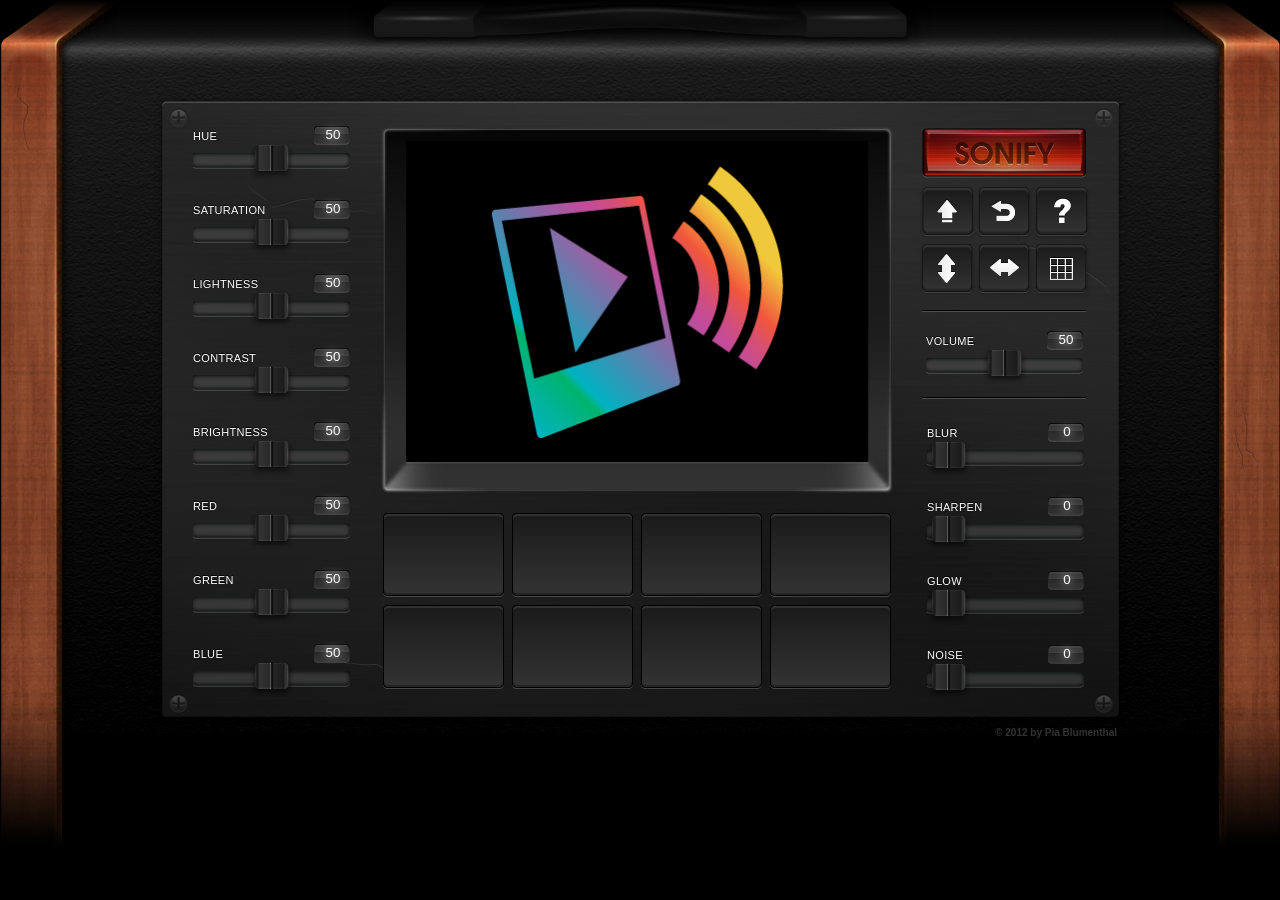
==== index.html @ 9f2a8c1f "Upres the favicon from the high-res logo; add PNG and Apple touch icons The old favicon.ico was a bl" ====
<!DOCTYPE html>
<html>
  <head>
		<!--&copy; 2015 by PIA BLUMENTHAL-->
		<title>SONIFY</title>

		<meta http-equiv="content-type" content="text/html; charset=utf-8" />
		<meta property="og:site_name" content="Sonify">
		<meta property="og:description" content="Turn your pictures into sound!">
		<meta property="og:type" content="website">
		<meta property="og:url" content="https://sonify.net">
		<meta property="og:title" content="Sonify">
		<meta property="og:image" content="https://sonify.net/images/sonify_fb.png" />
		<meta name="viewport" content="width=device-width, minimum-scale=0, maximum-scale=1.0">

		<link rel="icon" href="favicon.ico" sizes="any">
		<link rel="icon" type="image/png" sizes="32x32" href="favicon-32.png">
		<link rel="icon" type="image/png" sizes="192x192" href="favicon-192.png">
		<link rel="apple-touch-icon" href="apple-touch-icon.png">
		<link rel="image_src" href="images/sonify_fb.png" />
    <link rel="stylesheet" type="text/css" href="css/style.css">
		<link rel="stylesheet" type="text/css" href="css/introjs.css">
  </head>
  <body>

		<!-- Native SVG filter the canvas uses for the effects CSS filter
		     functions can't express: per-channel RGB gain, sharpen, glow and
		     noise. All four are identity/no-op at their default slider values. -->
		<svg width="0" height="0" style="position:absolute" aria-hidden="true">
			<defs>
				<filter id="imageFX" x="0" y="0" width="100%" height="100%" color-interpolation-filters="sRGB">
					<!-- per-channel RGB gain -->
					<feColorMatrix id="fxChannel" type="matrix"
						values="1 0 0 0 0  0 1 0 0 0  0 0 1 0 0  0 0 0 1 0" result="rgb"/>
					<!-- sharpen (identity kernel at default) -->
					<feConvolveMatrix id="fxSharpen" in="rgb" order="3" divisor="1"
						preserveAlpha="true" edgeMode="duplicate"
						kernelMatrix="0 0 0  0 1 0  0 0 0" result="sharp"/>
					<!-- glow / bloom: blur, scale brightness by slope, screen over -->
					<feGaussianBlur in="sharp" stdDeviation="4" result="gblur"/>
					<feComponentTransfer in="gblur" result="gbright">
						<feFuncA id="fxGlow" type="linear" slope="0"/>
					</feComponentTransfer>
					<feBlend in="sharp" in2="gbright" mode="screen" result="glowed"/>
					<!-- monochrome noise overlay, opacity scaled by slope -->
					<feTurbulence type="fractalNoise" baseFrequency="0.8" numOctaves="2" seed="4" result="noise"/>
					<feColorMatrix in="noise" type="saturate" values="0" result="monoNoise"/>
					<feComponentTransfer in="monoNoise" result="noiseA">
						<feFuncA id="fxNoise" type="linear" slope="0"/>
					</feComponentTransfer>
					<feComposite in="noiseA" in2="glowed" operator="over"/>
				</filter>
			</defs>
		</svg>

  	<div id="bg"></div>
		<div class="loader" style="display: none;"></div>
  	<section style="display: block;">

			<!-- BACKGOUND -->
			<div class="panels">
        <div class="leftSide"></div>
        <div class="rightSide"></div>
      </div>
	    <div class="handle"></div>
			<!-- END BACKGOUND -->

			<!-- CONTENT -->
      <div class="content">

      	<div class="player" data-step="1" data-intro="<b>1/6:</b> Welcome to Sonify! Please follow this short tutorial to learn how to turn your pictures into musical sound.">
          <canvas id="theCanvas" width="460" height="320">Your browser does not support the HTML 5 Canvas.</canvas>
					<div id="timeline"></div>
					<div id="theGrid"></div>
        </div>

				<!-- TRANSPORT -->
        <div class="transport" data-step="6" data-intro="<b>6/6:</b> This is the transport section. From here, you can upload an image from your desktop, flip it vertically or horizontally, reset all effects sliders and access this tutorial at any time. You can also view the grid display to see exactly how sound is being mapped. Each block represents averaged RGB data.<br /><br /> Now you have all the tools you need to listen to your pictures. Have fun!">
          <a id="playBack" class="playBtn" href="#" data-step="2" data-intro="<b>2/6:</b> Just press this button to hear what your picture sounds like... Cool, right?">PLAY</a>
          <input type="file" id="uploader" class="uploadBtn" value="Upload">
          <a id="resetBtn" href="#" title="Reset Image">RESET IMAGE</a>
          <a id="helpBtn" class="" href="#" title="Help" onclick="javascript:introJs().start();return false;">HELP</a>
					<a href="#" id="flipVertical" title="Flip Vertical">FLIP VERTICAL</a>
					<a href="#" id="flipHorizontal" title="Flip Horizontal">FLIP HORIZONTAL</a>
					<a href="#" id="grid" title="Display Grid">DISPLAY GRID</a>
				</div>

				<div id="line-top"></div>

				<div id="volumeControl">
					<div class="control">
          	 <p>VOLUME</p>
             <span class="volumeTip tooltip"></span>
             <input type="range" min="0" max="100" id="volume" class="slider" value="50" data-default="50">
          </div>
				</div>
				<!-- END TRANSPORT -->

				<div id="line-bottom"></div>

        <!-- LEFT SLIDER BANK -->
        <div class="sliderBankLeft" data-step="3" data-intro="<b>3/6:</b> Try adjusting some sliders to see how the sound changes as your picture changes." data-position="right"></div>

        <!-- PRESET IMGS -->
        <div class="filterBank" data-step="5" data-intro="<b>5/6:</b> To give you a better idea of what's happening sonically, test out these different present pictures. How does the placement of color in the picture change the sound?" data-position="top"></div>

				<!-- RIGHT SLIDER BANK -->
        <div class="sliderBankRight" data-step="4" data-intro="<b>4/6:</b> Try using these effects, too." data-position="left"></div>

        <div class="footer">
		 	  <p>&copy; 2012 by <a href="https://www.piablumenthal.com" target="_blank" rel="noopener">Pia Blumenthal</a></p>
	   	</div>
		</div>
		<!--END CONTENT-->

    </section>

    <script src="https://ajax.googleapis.com/ajax/libs/jquery/2.1.3/jquery.min.js"></script>
    <script src="js/fft.js"></script>
    <script src="js/bpm-delay.js"></script>
    <script src="js/waveshaper.js"></script>
    <script src="js/wavetable.js"></script>
    <script src="js/google-waveform.js"></script>
	  <script src="js/script.js"></script>
    <script src="js/sonify.js"></script>
		<script src="js/intro.js"></script>
	</body>
</html>
---- css/style.css ----
::selection {
  background-color:#9F6;
}
::-moz-selection {
  background-color:#9F6;
}

html {
	padding: 0;
	margin: 0;
	min-width: 100%;
	min-height: 100%;
}

body {
	background-color: #000;
	font-family: 'Arial', 'Helvetica', 'sans-serif';
	margin: 0;
	padding: 0;
	height: 753px;
	max-height: 753px !important;
	overflow-y: auto;
	overflow-x: hidden;
}

#bg {
	width: 100%;
	background: transparent url('../images/bg_texture.jpg') 0 0 repeat-x;
	position: absolute;
	top: 0;
	min-width: 1100px;
	height: 100%;
}

section {
	width: 100%;
	height: 753px;
	top: 0;
	min-width: 1100px;
}

p {
	font-family: 'Arial', 'Helvetica', 'sans-serif';
	font-size: 12px;
	font-weight: normal;
	color: #FFFFFF;
	margin: 0;
	padding: 0;
	text-shadow: 0px -1px 0px #000000;
}

a, a:link,
a:active,
a:visited {
	-webkit-transition: color 0.25s ease-out;
	-moz-transition: color 0.25s ease-out;
	-o-transition: color 0.25s ease-out;
	transition: color 0.25s ease-out;
	color: #333333;
	outline: none;
	text-decoration:none;
	font-family: 'Arial', 'Helvetica', 'sans-serif';
	font-size: 12px;
}
a:hover {
	color:#ffffff;
}

#theCanvas {
	width: 460px;
	height: 320px;
	top: 15px;
	position: absolute;
	left: 27px;
	z-index: 1000000;
}

/*#theCanvas:hover {
	background: transparent url(../sonify/images/canvas_hover2.png) 0 0 no-repeat;
	opacity: 0.4;
}*/

#theCanvas:active {
	outline: #6F0 2px solid;
}

#theGrid {
	background: transparent url('../images/wh_grid.png') 0 0 no-repeat;
	width: 460px;
	height: 320px;
	top: 15px;
	position: absolute;
	left: 27px;
	z-index: 1000001;
	display: none;
}

#timeline {
	background-color: #FF0000;
	height: 2px;
	width: 0;
	max-width: 460px;
	position: absolute;
	top: 334px;
	left: 28px;
	overflow: hidden;
	z-index: 99999999;
}

/*#timeline {
	background-color: white;
	height: 320px;
	width: 28.75px !important;
	position: absolute;
	top: 15px;
	left: 0px;
	display: none;
	z-index: 99999999;
	opacity: 0.3;
}*/

.loader {
	background: transparent url('../images/loader.gif') 0 0 no-repeat;
	width: 126px;
	height: 22px;
	position: relative;
	margin: 300px auto 0 auto;
}

.panels {
	width: 100%;
	min-width: 1100px;
	height: 100%;
	position: absolute;
}

.panels .leftSide {
	background: transparent url('../images/wood_left3.png') 0 0 no-repeat;
	width: 118px;
	height: 100%;
	min-height: 750px;
	position: absolute;
	left: -1px;
	top: 0;
}

.panels .rightSide {
	background: transparent url('../images/wood_right3.png') 0 0 no-repeat;
	width: 118px;
	height: 100%;
	min-height: 750px;
	position: absolute;
	right: -2px;
	top: 0;
}

.handle {
	background: transparent url('../images/handle2.png') 0 0 no-repeat;
	width: 582px;
	height: 57px;
	margin: 0px auto 0 auto;
	position: relative;
}

.content {
	background: transparent url('../images/bg_metal3.png') 0 0 no-repeat;
	width: 974px;
	height: 632px;
	margin: 35px auto 0 auto;
	position: relative;
}

.player {
	background: transparent url('../images/bg_canvas.png') 0 0 no-repeat;
	width: 512px;
	height: 367px;
	position: absolute;
	top: 35px;
	left: 227px;
}



/*SLIDERS*/
.sliderBankLeft {
	position: absolute;
	top: 38px;
	left: 20px;
	width: 200px;
}

.control {
	width: 200px;
	height: 50px;
	position: relative;
	top: 0;
	left: 0;
	margin: 0 0 24px 0;
}

.control p {
    position: relative;
    left: 20px;
    top: 0;
    width: 150px;
    text-transform: uppercase;
    font-size: 11px;
    letter-spacing: 0.03em;
}

.slider{
	width: 158px;
	position: absolute;
	height: 18px;
	background-color: #8e8d8d;
	background: url('../images/btns_sprite4.png') -75px -285px no-repeat;
  left: 20px;
	top: 23px;
}

.tooltip {
	background: transparent url('../images/btns_sprite4.png') -270px -285px no-repeat;
	position: absolute;
	display: block;
	top: -4px;
	left: 141px;
	width: 38px;
	height: 27px;
	color: white;
	font-weight: bold;
	text-align: center;
	font: 10pt Tahoma, Arial, sans-serif;
	padding: 1px 0px 0 0px;
	text-shadow: 0px 0px 8px white;
}

.ui-slider-handle {
	position: absolute;
	z-index: 2;
	width: 44px;
	height: 35px;
	cursor: pointer;
	background: url('../images/btns_sprite4.png') -11px -285px no-repeat;
	outline: none;
	top: -6px;
	margin-left: -21px;
}
.ui-slider-range {
	background: #333333; /* Old browsers */
	background: -moz-linear-gradient(top,x  #333333 0%, #1A1A1A 100%); /* FF3.6+ */
	background: -webkit-gradient(linear, left top, left bottom, color-stop(0%,#333333), color-stop(100%,#1A1A1A)); /* Chrome,Safari4+ */
	background: -webkit-linear-gradient(top,  #333333 0%,#1A1A1A 100%); /* Chrome10+,Safari5.1+ */
	background: -o-linear-gradient(top,  #333333 0%,#1A1A1A 100%); /* Opera 11.10+ */
	background: -ms-linear-gradient(top,  #333333 0%,#1A1A1A 100%); /* IE10+ */
	background: linear-gradient(top,  #333333 0%,#1A1A1A 100%); /* W3C */
	filter: progid:DXImageTransform.Microsoft.gradient( startColorstr='#333333', endColorstr='#1A1A1A',GradientType=0 ); /* IE6-9 */
	position: absolute;
	border: 0;
	top: 1px;
	height: 14px;
	border-radius: 2px;
	max-width: 197px !important;
}

.sliderBankRight {
	position: absolute;
	top: 335px;
	left: 754px;
	width: 200px;
}



/*TRANSPORT*/
.transport {
	position: absolute;
	left: 766px;
	top: 93px;
	width: 177px;
}

.transport a {
	width: 58px;
	height: 57px;
	display: block;
	text-indent: -100000px;
	float: left;
}

.transport a.playBtn {
	background: transparent url('../images/sonify_btn.png') -20px 0 no-repeat;
	width: 164px;
	height: 50px;
	display: block;
	text-indent: -100000px;
	position: absolute;
	top: -57px;
	left: 3px;
	z-index: 20;
}

.transport a.playBtn:hover {
	background-position: -20px -62px;
}

.transport a.playBtn:active {
	background-position: -20px -124px;
}

/*.playBtn.locked {
	background-position: -1px -186px;
}*/

.transport a.stopBtn {
	background: transparent url('../images/sonify_btn.png') 0 -212px no-repeat !important;
	width: 204px;
	height: 73px;
	position: absolute;
	top: -70px;
	left: -16px;
	z-index: 20;
}

a#flipVertical {
	background: transparent url('../images/btns_sprite4.png') -2px 0 no-repeat;
}

a#flipVertical:hover {
	background-position: -2px -61px;
}

a#flipVertical:active {
	background-position: -2px -122px;
}

a#flipVertical.locked {
	background-position: -2px -183px;
	cursor: default;
}

a#flipVertical.flipOn {
	background-position: -2px -122px;
}


a#flipHorizontal {
	background: transparent url('../images/btns_sprite4.png') -84px 0 no-repeat;
}

a#flipHorizontal:hover {
	background-position: -84px -61px;
}

a#flipHorizontal:active {
	background-position: -84px -122px;
}

a#flipHorizontal.locked {
	background-position: -84px -183px;
	cursor: default;
}

a#flipHorizontal.flipOn {
	background-position: -84px -122px;
}

a#helpBtn {
	background: transparent url('../images/btns_sprite4.png') -163px 0 no-repeat;
	z-index: 200;
}

a#helpBtn:hover {
	background-position: -163px -61px;
}

a#helpBtn:active {
	background-position: -163px -122px;
}

a#helpBtn.locked {
	background-position: -163px -186px;
}

input.uploadBtn {
	background: transparent url('../images/btns_sprite4.png') -240px 0 no-repeat;
	display: block;
	text-indent: -1000000px;
	width: 57px;
	height: 56px;
	border: none;
	float: left;
	z-index: 200;
	outline: none;
}

input.uploadBtn:hover {
	background-position: -240px -61px;
}

input.uploadBtn:active {
	background-position: -240px -122px;
}

input.uploadBtn.locked {
	background-position: -240px -186px;
}

a#resetBtn {
	background: transparent url('../images/btns_sprite4.png') -323px 0 no-repeat;
	z-index: 200;
}

a#resetBtn:hover {
	background-position: -323px -61px;
}

a#resetBtn:active {
	background-position: -323px -122px;
}

a#resetBtn.locked {
	background-position: -323px -186px;
}

a#grid {
	background: transparent url('../images/btns_sprite4.png') -406px 0 no-repeat;
}

a#grid:hover {
	background-position: -406px -61px;
}

a#grid:active {
	background-position: -406px -122px;
}

a#grid.locked {
	background-position: -406px -186px;
}

#sonifyLogo {
	background: transparent url('../images/sonify_logo.png') 0 0 no-repeat;
	position: absolute;
	top: 40px;
	left: 21px;
	width: 99px;
	height: 93px;
	-webkit-transition: opacity 0.5s ease-out;
  -moz-transition: opacity 0.5s ease-out;
  -o-transition: opacity 0.5s ease-out;
  -ms-transition: opacity 0.5s ease-out;
  transition: opacity 0.5s ease-out;
	opacity: 0.2;
	z-index: 999999;
}

#sonifyLogo:hover {
	-webkit-transition: opacity 0.5s ease-out;
  -moz-transition: opacity 0.5s ease-out;
  -o-transition: opacity 0.5s ease-out;
  -ms-transition: opacity 0.5s ease-out;
  transition: opacity 0.5s ease-out;
  opacity: 0.6;
  cursor: pointer;
}

.uploadTip {
	background: transparent url('../images/tip_bg.png') -5px -5px no-repeat;
	width: 148px;
	height: 75px;
	position: absolute;
	top: 140px;
	left: 766px;
	display: none;
	z-index: 1000;
}

.uploadTip p {
	padding: 32px 0 0 0;
	margin: 0;
	text-align: center;
}

.resetTip {
	background: transparent url('../images/tip_bg.png') -180px -5px no-repeat;
	width: 136px;
	height: 75px;
	position: absolute;
	top: 140px;
	left: 785px;
	display: none;
	z-index: 1000;
}

.resetTip p {
	padding: 32px 0 0 0;
	margin: 0;
	text-align: center;
}

#line-top {
	background: transparent url('../images/line.png') 0 0 no-repeat;
	width: 164px;
	height: 2px;
	position: absolute;
	top: 218px;
	left: 769px;
	display: block;
	z-index: 1000;
}

#line-bottom {
	background: transparent url('../images/line.png') 0 0 no-repeat;
	width: 164px;
	height: 2px;
	position: absolute;
	top: 305px;
	left: 769px;
	display: block;
	z-index: 1000;
}

#volumeControl {
	width: 197px;
	height: 85px;
	position: absolute;
	top: 221px;
	left: 753px;
	display: block;
	z-index: 1000;
}

#volumeControl .control {
	width: 192px;
	height: 50px;
	position: relative;
	top: 22px;
	left: 0px;
}

/*#volumeControl .control p {
	padding: 0px 0 0 10px;
}*/

#volumeControl .control .slider{
	width: 158px;
	position: absolute;
	height: 18px;
	background-color: #8e8d8d;
	background: url('../images/btns_sprite4.png') -75px -285px no-repeat;
  left: 20px;
	top: 23px;
}



/*FILTERS*/
.filterBank {
	position: absolute;
	top: 413px;
	left: 230px;
	width: 520px;
	height: 186px;
}

.filterBank a.filters {
	background: transparent url('../images/filter_bg2.png') 0 0 no-repeat;
	width: 121px;
	height: 84px;
	display: block;
	text-indent: -100000px;
	float: left;
	position: relative;
	margin: 0 8px 8px 0;
	top: 8px;
	left: 0px;
}

.filterBank a.filters:hover {
	background-position: 0 -88px;
}

.filterBank a.filters:active {
	background-position: 0 -176px;
}


/*.filterBank a#filter1, .filterBank a#filter2, .filterBank a#filter3, .filterBank a#filter4, .filterBank a#filter5, .filterBank a#filter6, .filterBank a#filter7, .filterBank a#filter8 {
	background: transparent url(../sonify/images/filter_bg.png) 0 0 no-repeat;
}
*/


.logo {
	background: transparent url('../images/sonify2.png') 0 0 no-repeat;
	position: absolute;
	top: 34px;
	left: 768px;
	width: 170px;
	height: 38px;
}

.speaker {
	background: transparent url('../images/speaker3.png') 0 0 no-repeat;
	position: absolute;
	top: 157px;
	left: 768px;
	width: 166px;
	height: 147px;
	z-index: 10;
}


/*FOOTER*/
.footer {
	position: absolute;
	top: 635px;
	left: 0px;
	width: 100%;
}

.footer .social {
	position: absolute;
	width: 90px;
	top: -10px;
	left: 0px;
}

.footer .social a {
	float: left;
	display: block;
	text-indent: -1000000px;
}

.footer .social a.facebook {
	background: transparent url('../images/social_btns2.png') 0 0 no-repeat;
	width: 34px;
	height: 44px;
}

.footer .social a.facebook:hover, .footer .social a.facebook:active {
	background-position: 0 -55px;
}

/*.footer .social a.facebook:active {
	background-position: 0 -109px;
}*/

.footer .social a.twitter {
	background: transparent url('../images/social_btns2.png') -60px 0 no-repeat;
	width: 34px;
	height: 44px;
}

.footer .social a.twitter:hover, .footer .social a.twitter:active {
	background-position: -60px -55px;
}

/*.footer .social a.twitter:active {
	background-position: -60px -109px;
}*/

.footer p {
	font-size: 10px;
	color: #333;
	font-weight: bold;
	text-align: right;
	padding: 0px 10px 0 0;
}

.footer a {
	font-size: 10px;
}

/* ---- Native range input, restyled to reuse the original slider sprite ---- */
input[type=range].slider {
	-webkit-appearance: none;
	appearance: none;
	margin: 0;
	cursor: pointer;
	outline: none;
	background: url('../images/btns_sprite4.png') -75px -285px no-repeat;
}
input[type=range].slider:focus { outline: none; }
input[type=range].slider::-webkit-slider-runnable-track {
	height: 18px;
	background: transparent;
}
input[type=range].slider::-webkit-slider-thumb {
	-webkit-appearance: none;
	appearance: none;
	width: 44px;
	height: 35px;
	margin-top: -8px;
	background: url('../images/btns_sprite4.png') -11px -285px no-repeat;
}
input[type=range].slider::-moz-range-track {
	height: 18px;
	background: transparent;
}
input[type=range].slider::-moz-range-thumb {
	width: 44px;
	height: 35px;
	border: 0;
	border-radius: 0;
	background: url('../images/btns_sprite4.png') -11px -285px no-repeat;
}
---- css/introjs.css ----
.introjs-overlay {
  position: fixed;
  z-index: 999999;
  background-color: #000;
  opacity: 0;
  background: -moz-radial-gradient(center,ellipse cover,rgba(0,0,0,0.4) 0,rgba(0,0,0,0.9) 100%);
  background: -webkit-gradient(radial,center center,0px,center center,100%,color-stop(0%,rgba(0,0,0,0.4)),color-stop(100%,rgba(0,0,0,0.9)));
  background: -webkit-radial-gradient(center,ellipse cover,rgba(0,0,0,0.4) 0,rgba(0,0,0,0.9) 100%);
  background: -o-radial-gradient(center,ellipse cover,rgba(0,0,0,0.4) 0,rgba(0,0,0,0.9) 100%);
  background: -ms-radial-gradient(center,ellipse cover,rgba(0,0,0,0.4) 0,rgba(0,0,0,0.9) 100%);
  background: radial-gradient(center,ellipse cover,rgba(0,0,0,0.4) 0,rgba(0,0,0,0.9) 100%);
  filter: progid:DXImageTransform.Microsoft.gradient(startColorstr='#66000000',endColorstr='#e6000000',GradientType=1);
  -ms-filter: "progid:DXImageTransform.Microsoft.Alpha(Opacity=50)";
  filter: alpha(opacity=50);
  -webkit-transition: all 0.3s ease-out;
     -moz-transition: all 0.3s ease-out;
      -ms-transition: all 0.3s ease-out;
       -o-transition: all 0.3s ease-out;
          transition: all 0.3s ease-out;
}

.introjs-fixParent {
  z-index: auto !important;
}

.introjs-showElement {
  z-index: 9999999 !important;
}

.introjs-relativePosition {
  position: relative;
}

.introjs-helperLayer {
  position: absolute;
  z-index: 9999998;
/*  background-color: #FFF;
  background-color: rgba(255,255,255,.9);
  border: 1px solid #777;
  border: 1px solid rgba(0,0,0,.5);
  border-radius: 4px;
  box-shadow: 0 2px 15px rgba(0,0,0,.4);*/
  -webkit-transition: all 0.3s ease-out;
     -moz-transition: all 0.3s ease-out;
      -ms-transition: all 0.3s ease-out;
       -o-transition: all 0.3s ease-out;
          transition: all 0.3s ease-out;
}

.introjs-helperNumberLayer {
/*  position: absolute;
  top: -16px;
  left: -16px;
  z-index: 9999999999 !important;
  padding: 2px;
  font-family: Arial, verdana, tahoma;
  font-size: 13px;
  font-weight: bold;
  color: white;
  text-align: center;
  text-shadow: 0px 1px 0px rgba(0,0,0,.5);
  background: #ff3019;
  background: -webkit-linear-gradient(top, #ff3019 0%, #cf0404 100%); 
  background: -webkit-gradient(linear, left top, left bottom, color-stop(0%, #ff3019), color-stop(100%, #cf0404)); 
  background:    -moz-linear-gradient(top, #ff3019 0%, #cf0404 100%); 
  background:     -ms-linear-gradient(top, #ff3019 0%, #cf0404 100%);
  background:      -o-linear-gradient(top, #ff3019 0%, #cf0404 100%); 
  background:         linear-gradient(to bottom, #ff3019 0%, #cf0404 100%); 
  width: 20px;
  height:20px;
  line-height: 20px;
  border: 1px solid #212121;
  border-radius: 50%;
  filter: progid:DXImageTransform.Microsoft.gradient(startColorstr='#ff3019', endColorstr='#cf0404', GradientType=0); 
  filter: progid:DXImageTransform.Microsoft.Shadow(direction=135, strength=2, color=ff0000); 
  box-shadow: 0 2px 5px rgba(0,0,0,.4);*/
	display: none;
}

.introjs-arrow {
  border: 5px solid white;
  content:'';
  position: absolute;
}
.introjs-arrow.top {
  top: -9px;
  border-top-color:transparent;
  border-right-color:transparent;
  border-bottom-color:white;
  border-left-color:transparent;
}
.introjs-arrow.right {
  right: -9px;
  top: 10px;
  border-top-color:transparent;
  border-right-color:transparent;
  border-bottom-color:transparent;
  border-left-color:white;
}
.introjs-arrow.bottom {
  bottom: -9px;
  border-top-color:white;
  border-right-color:transparent;
  border-bottom-color:transparent;
  border-left-color:transparent;
}
.introjs-arrow.left {
  left: -9px;
  top: 10px;
  border-top-color:transparent;
  border-right-color:white;
  border-bottom-color:transparent;
  border-left-color:transparent;
}

.introjs-tooltip {
  position: absolute;
  padding: 10px;
  background-color: white;
  min-width: 200px;
  max-width: 300px;
  border-radius: 3px;
  box-shadow: 0 1px 10px rgba(0,0,0,.4);
  -webkit-transition: opacity 0.1s ease-out;
     -moz-transition: opacity 0.1s ease-out;
      -ms-transition: opacity 0.1s ease-out;
       -o-transition: opacity 0.1s ease-out;
          transition: opacity 0.1s ease-out;
}

.introjs-tooltipbuttons {
  text-align: right;
	text-transform: uppercase;
}

/* 
 Buttons style by http://nicolasgallagher.com/lab/css3-github-buttons/ 
 Changed by Afshin Mehrabani
*/
.introjs-button {
  position: relative;
  overflow: visible;
  display: inline-block;
  padding: 0.3em 0.8em;
  border: 1px solid #d4d4d4;
  margin: 0;
  text-decoration: none;
  text-shadow: 1px 1px 0 #fff;
  font: 11px/normal sans-serif;
  color: #212121;
  white-space: nowrap;
  cursor: pointer;
  outline: none;
  background-color: #ececec;
  background-image: -webkit-gradient(linear, 0 0, 0 100%, from(#f4f4f4), to(#ececec));
  background-image: -moz-linear-gradient(#f4f4f4, #ececec);
  background-image: -o-linear-gradient(#f4f4f4, #ececec);
  background-image: linear-gradient(#f4f4f4, #ececec);
  -webkit-background-clip: padding;
  -moz-background-clip: padding;
  -o-background-clip: padding-box;
  /*background-clip: padding-box;*/ /* commented out due to Opera 11.10 bug */
  -webkit-border-radius: 0.2em;
  -moz-border-radius: 0.2em;
  border-radius: 0.2em;
  /* IE hacks */
  zoom: 1;
  *display: inline;
  margin-top: 10px;
}

.introjs-button:hover {
  border-color: #bcbcbc;
	color: #212121;
  text-decoration: none; 
  box-shadow: 0px 1px 1px #e3e3e3;
}

.introjs-button:focus,
.introjs-button:active {
  background-image: -webkit-gradient(linear, 0 0, 0 100%, from(#ececec), to(#f4f4f4));
  background-image: -moz-linear-gradient(#ececec, #f4f4f4);
  background-image: -o-linear-gradient(#ececec, #f4f4f4);
  background-image: linear-gradient(#ececec, #f4f4f4);
}

/* overrides extra padding on button elements in Firefox */
.introjs-button::-moz-focus-inner {
  padding: 0;
  border: 0;
}

.introjs-skipbutton {
  margin-right: 5px;
  color: #7a7a7a;
}

.introjs-prevbutton {
  -webkit-border-radius: 0.2em 0 0 0.2em;
  -moz-border-radius: 0.2em 0 0 0.2em;
  border-radius: 0.2em 0 0 0.2em;
  border-right: none;
}

.introjs-nextbutton {
  -webkit-border-radius: 0 0.2em 0.2em 0;
  -moz-border-radius: 0 0.2em 0.2em 0;
  border-radius: 0 0.2em 0.2em 0;
}

.introjs-disabled, .introjs-disabled:hover, .introjs-disabled:focus {
  color: #9a9a9a;
  border-color: #d4d4d4;
  box-shadow: none;
  cursor: default;
  background-color: #f4f4f4;
  background-image: none;
  text-decoration: none;
}

.introjs-tooltiptext {
	font-size: 14px;
	color: #212121;
}
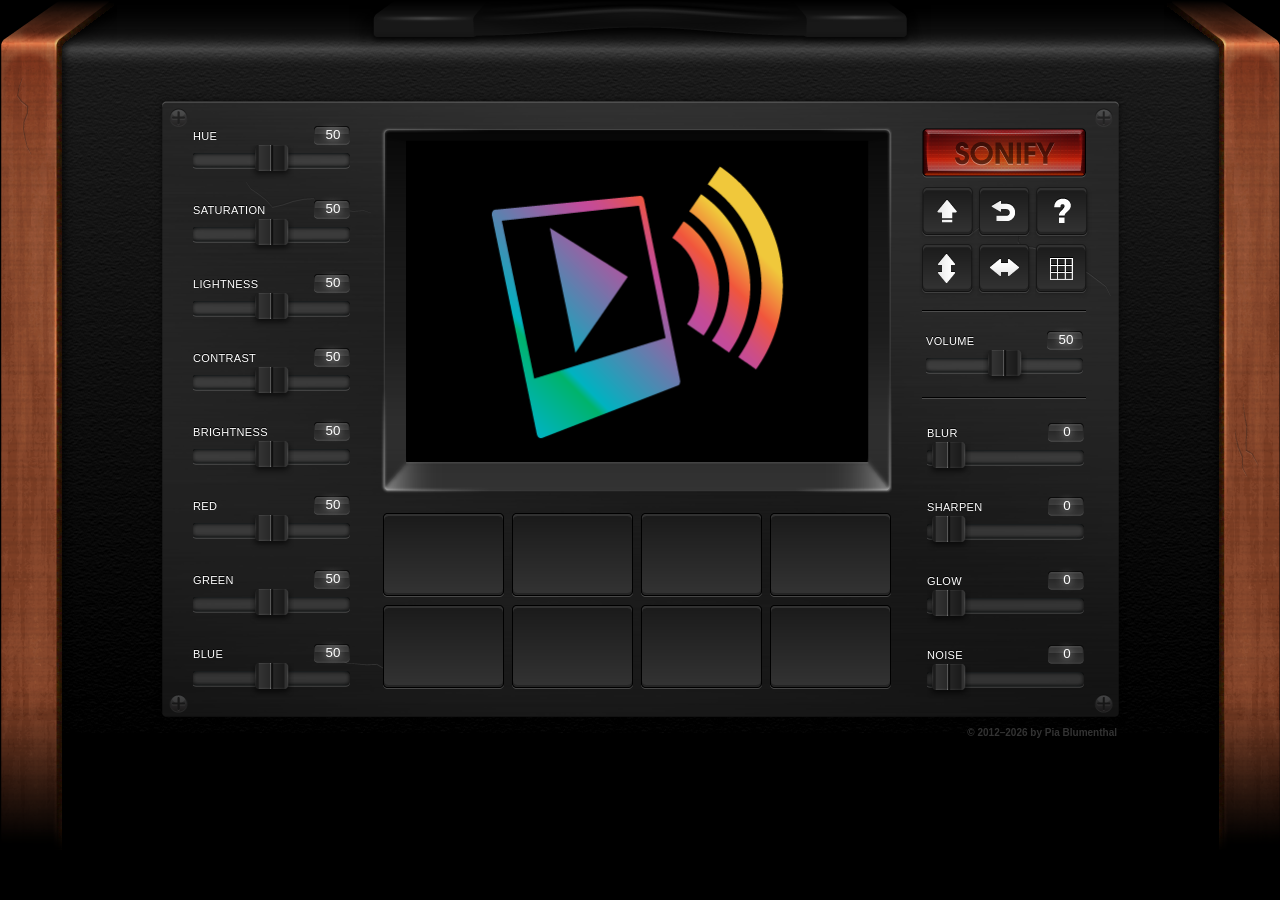
==== commit 3d60e350: "Update footer copyright to 2012-2026 Co-Authored-By: Claude Opus 4.8 <noreply@anthropic.com> Claude-" ====
--- a/index.html
+++ b/index.html
@@ -108,7 +108,7 @@
         <div class="sliderBankRight" data-step="4" data-intro="<b>4/6:</b> Try using these effects, too." data-position="left"></div>
 
         <div class="footer">
-		 	  <p>&copy; 2012 by <a href="https://www.piablumenthal.com" target="_blank" rel="noopener">Pia Blumenthal</a></p>
+		 	  <p>&copy; 2012&ndash;2026 by <a href="https://www.piablumenthal.com" target="_blank" rel="noopener">Pia Blumenthal</a></p>
 	   	</div>
 		</div>
 		<!--END CONTENT-->
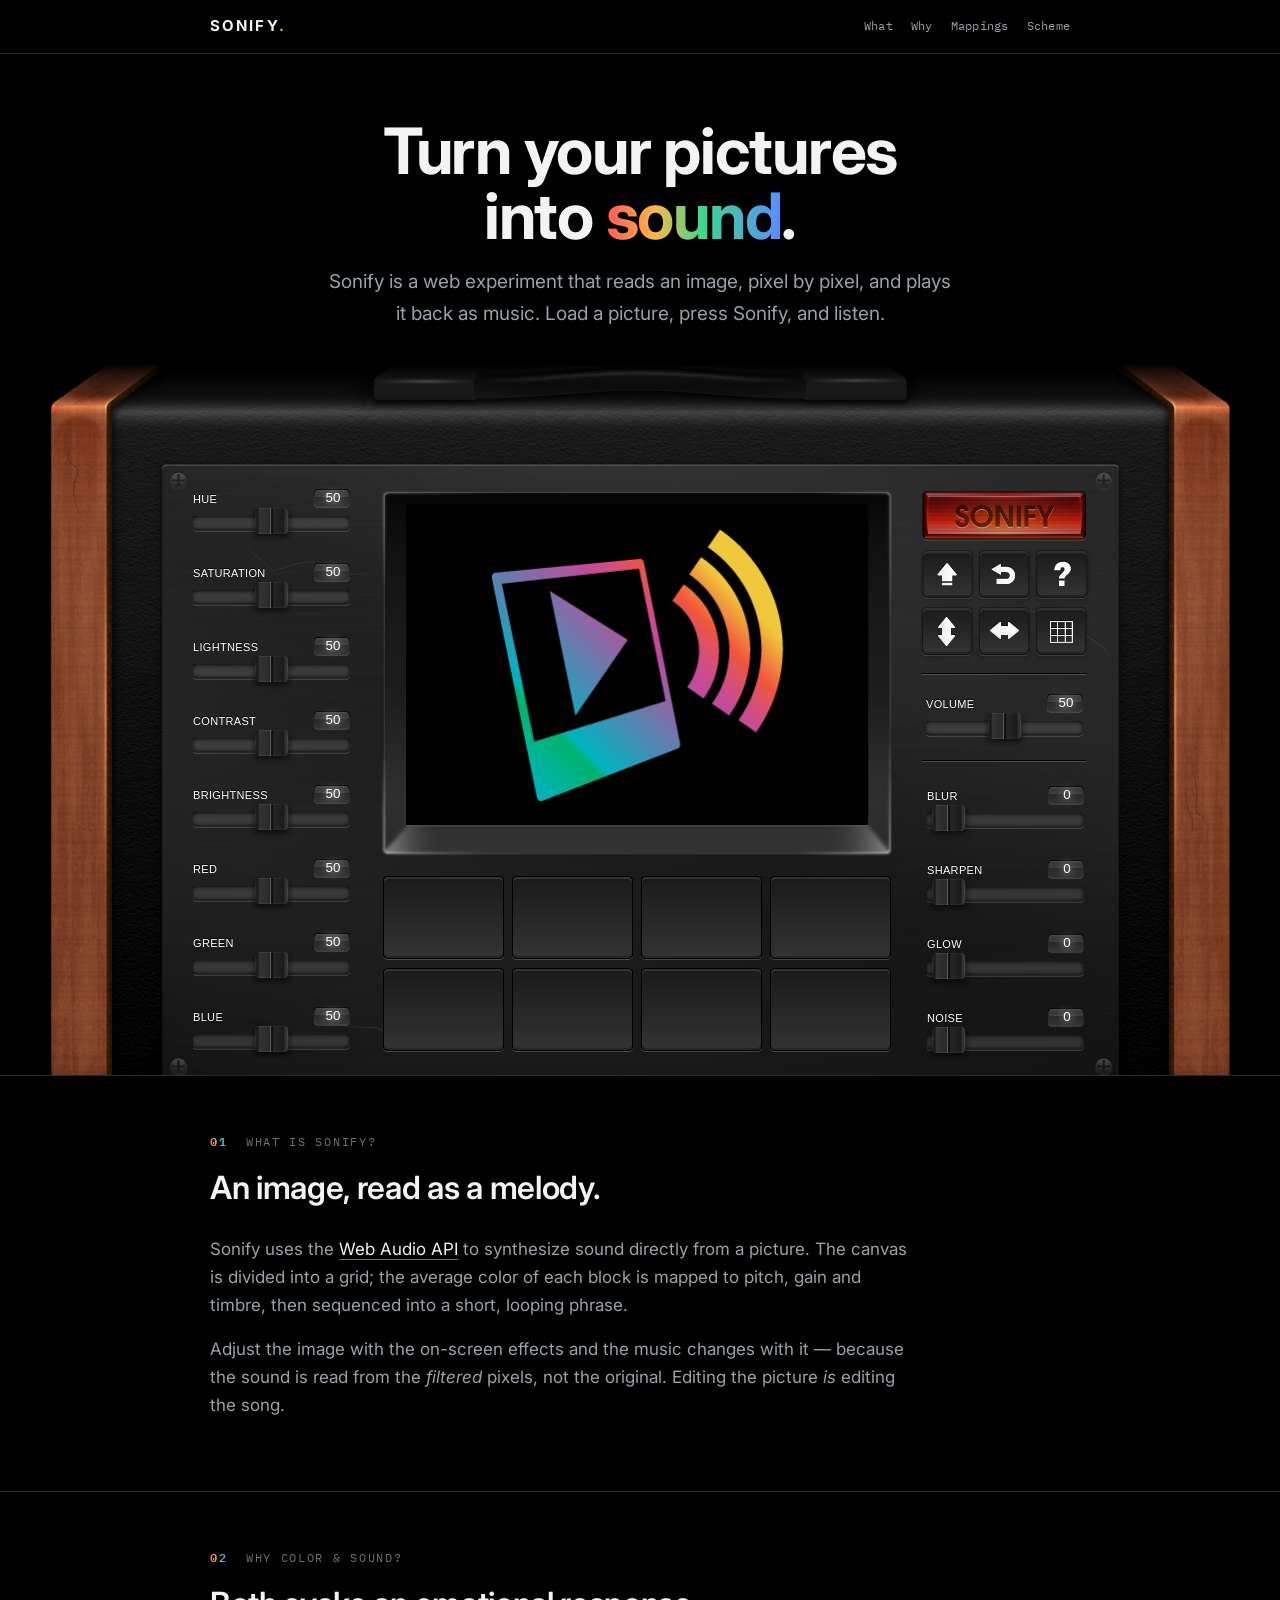
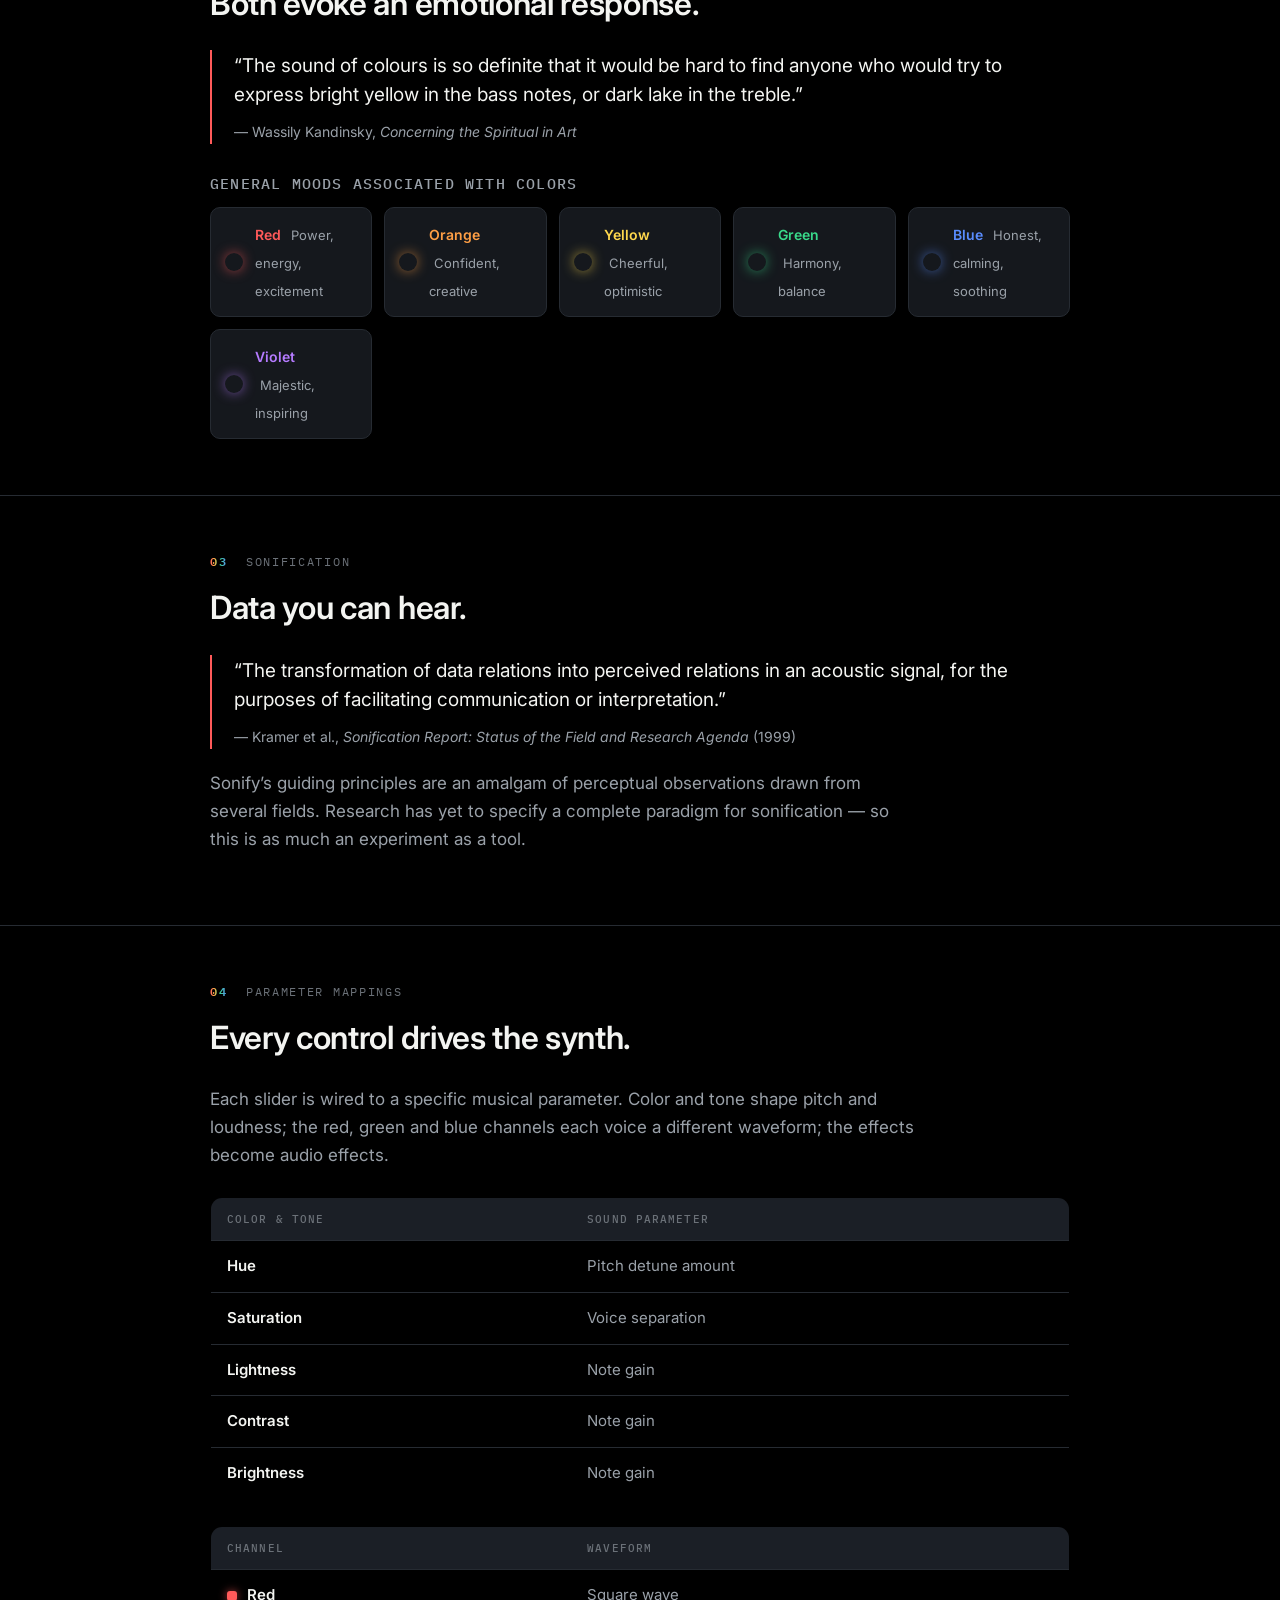
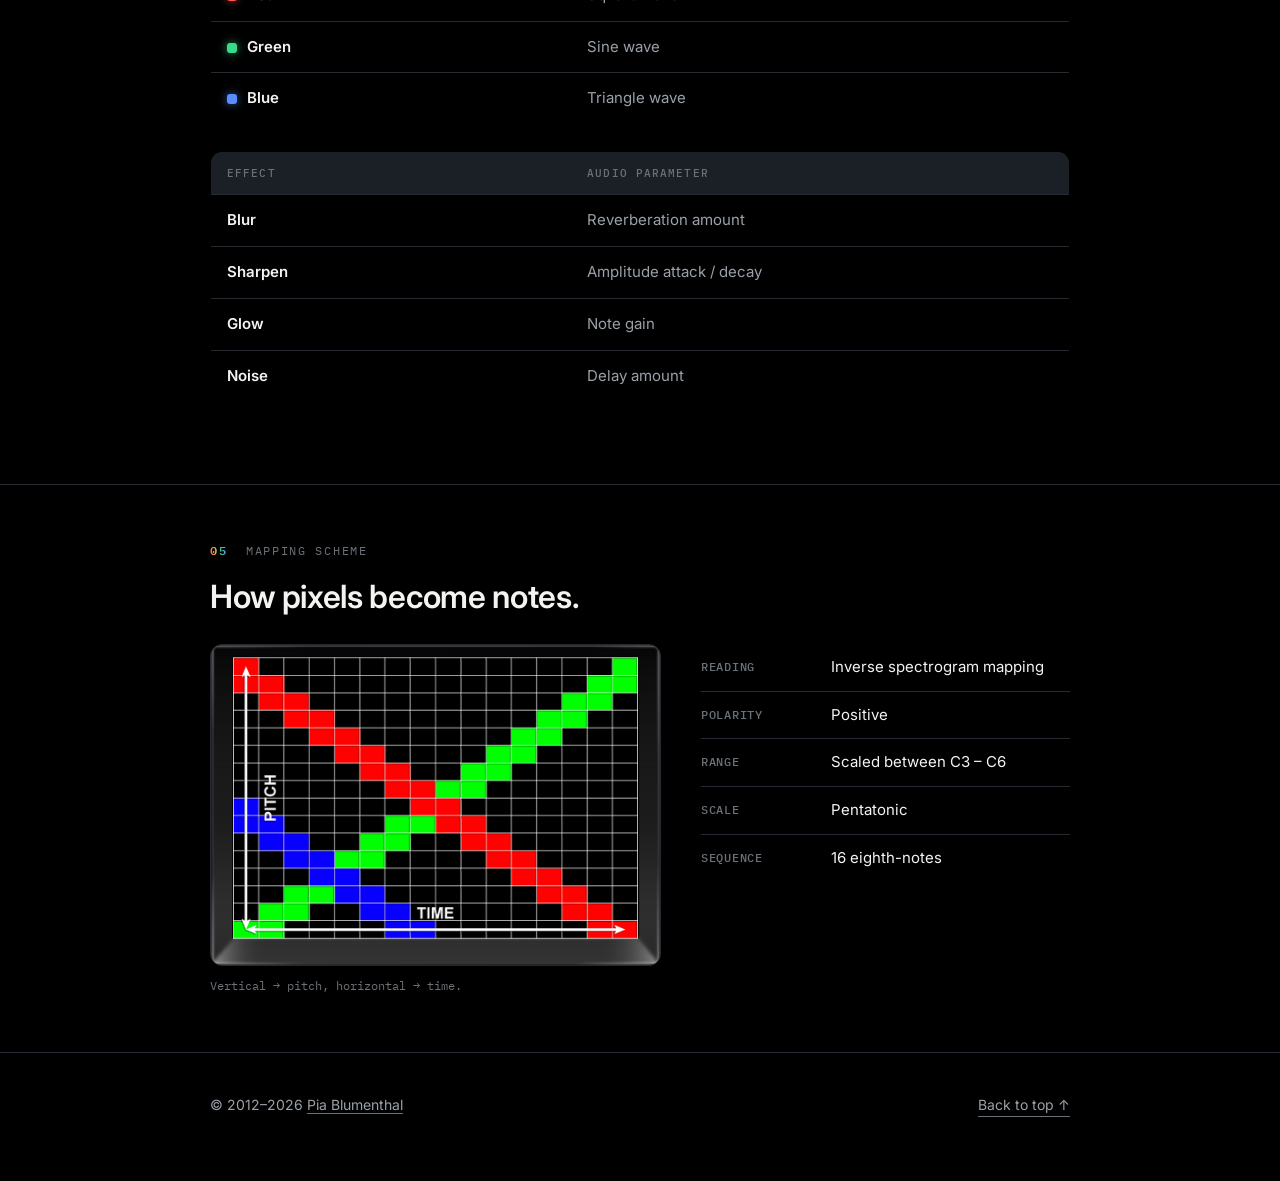
==== commit 1e10b0e8: "Ship direction B: player-first home page - index.html is now the player-first home (was index-b.html" ====
--- a/index.html
+++ b/index.html
@@ -1,128 +1,348 @@
 <!DOCTYPE html>
-<html>
-  <head>
-		<!--&copy; 2015 by PIA BLUMENTHAL-->
-		<title>SONIFY</title>
-
-		<meta http-equiv="content-type" content="text/html; charset=utf-8" />
-		<meta property="og:site_name" content="Sonify">
-		<meta property="og:description" content="Turn your pictures into sound!">
-		<meta property="og:type" content="website">
-		<meta property="og:url" content="https://sonify.net">
-		<meta property="og:title" content="Sonify">
-		<meta property="og:image" content="https://sonify.net/images/sonify_fb.png" />
-		<meta name="viewport" content="width=device-width, minimum-scale=0, maximum-scale=1.0">
-
-		<link rel="icon" href="favicon.ico" sizes="any">
-		<link rel="icon" type="image/png" sizes="32x32" href="favicon-32.png">
-		<link rel="icon" type="image/png" sizes="192x192" href="favicon-192.png">
-		<link rel="apple-touch-icon" href="apple-touch-icon.png">
-		<link rel="image_src" href="images/sonify_fb.png" />
-    <link rel="stylesheet" type="text/css" href="css/style.css">
-		<link rel="stylesheet" type="text/css" href="css/introjs.css">
-  </head>
-  <body>
-
-		<!-- Native SVG filter the canvas uses for the effects CSS filter
-		     functions can't express: per-channel RGB gain, sharpen, glow and
-		     noise. All four are identity/no-op at their default slider values. -->
-		<svg width="0" height="0" style="position:absolute" aria-hidden="true">
-			<defs>
-				<filter id="imageFX" x="0" y="0" width="100%" height="100%" color-interpolation-filters="sRGB">
-					<!-- per-channel RGB gain -->
-					<feColorMatrix id="fxChannel" type="matrix"
-						values="1 0 0 0 0  0 1 0 0 0  0 0 1 0 0  0 0 0 1 0" result="rgb"/>
-					<!-- sharpen (identity kernel at default) -->
-					<feConvolveMatrix id="fxSharpen" in="rgb" order="3" divisor="1"
-						preserveAlpha="true" edgeMode="duplicate"
-						kernelMatrix="0 0 0  0 1 0  0 0 0" result="sharp"/>
-					<!-- glow / bloom: blur, scale brightness by slope, screen over -->
-					<feGaussianBlur in="sharp" stdDeviation="4" result="gblur"/>
-					<feComponentTransfer in="gblur" result="gbright">
-						<feFuncA id="fxGlow" type="linear" slope="0"/>
-					</feComponentTransfer>
-					<feBlend in="sharp" in2="gbright" mode="screen" result="glowed"/>
-					<!-- monochrome noise overlay, opacity scaled by slope -->
-					<feTurbulence type="fractalNoise" baseFrequency="0.8" numOctaves="2" seed="4" result="noise"/>
-					<feColorMatrix in="noise" type="saturate" values="0" result="monoNoise"/>
-					<feComponentTransfer in="monoNoise" result="noiseA">
-						<feFuncA id="fxNoise" type="linear" slope="0"/>
-					</feComponentTransfer>
-					<feComposite in="noiseA" in2="glowed" operator="over"/>
-				</filter>
-			</defs>
-		</svg>
-
-  	<div id="bg"></div>
-		<div class="loader" style="display: none;"></div>
-  	<section style="display: block;">
-
-			<!-- BACKGOUND -->
-			<div class="panels">
-        <div class="leftSide"></div>
-        <div class="rightSide"></div>
-      </div>
-	    <div class="handle"></div>
-			<!-- END BACKGOUND -->
-
-			<!-- CONTENT -->
-      <div class="content">
-
-      	<div class="player" data-step="1" data-intro="<b>1/6:</b> Welcome to Sonify! Please follow this short tutorial to learn how to turn your pictures into musical sound.">
-          <canvas id="theCanvas" width="460" height="320">Your browser does not support the HTML 5 Canvas.</canvas>
-					<div id="timeline"></div>
-					<div id="theGrid"></div>
-        </div>
-
-				<!-- TRANSPORT -->
-        <div class="transport" data-step="6" data-intro="<b>6/6:</b> This is the transport section. From here, you can upload an image from your desktop, flip it vertically or horizontally, reset all effects sliders and access this tutorial at any time. You can also view the grid display to see exactly how sound is being mapped. Each block represents averaged RGB data.<br /><br /> Now you have all the tools you need to listen to your pictures. Have fun!">
-          <a id="playBack" class="playBtn" href="#" data-step="2" data-intro="<b>2/6:</b> Just press this button to hear what your picture sounds like... Cool, right?">PLAY</a>
-          <input type="file" id="uploader" class="uploadBtn" value="Upload">
-          <a id="resetBtn" href="#" title="Reset Image">RESET IMAGE</a>
-          <a id="helpBtn" class="" href="#" title="Help" onclick="javascript:introJs().start();return false;">HELP</a>
-					<a href="#" id="flipVertical" title="Flip Vertical">FLIP VERTICAL</a>
-					<a href="#" id="flipHorizontal" title="Flip Horizontal">FLIP HORIZONTAL</a>
-					<a href="#" id="grid" title="Display Grid">DISPLAY GRID</a>
-				</div>
-
-				<div id="line-top"></div>
-
-				<div id="volumeControl">
-					<div class="control">
-          	 <p>VOLUME</p>
-             <span class="volumeTip tooltip"></span>
-             <input type="range" min="0" max="100" id="volume" class="slider" value="50" data-default="50">
-          </div>
-				</div>
-				<!-- END TRANSPORT -->
-
-				<div id="line-bottom"></div>
-
-        <!-- LEFT SLIDER BANK -->
-        <div class="sliderBankLeft" data-step="3" data-intro="<b>3/6:</b> Try adjusting some sliders to see how the sound changes as your picture changes." data-position="right"></div>
-
-        <!-- PRESET IMGS -->
-        <div class="filterBank" data-step="5" data-intro="<b>5/6:</b> To give you a better idea of what's happening sonically, test out these different present pictures. How does the placement of color in the picture change the sound?" data-position="top"></div>
-
-				<!-- RIGHT SLIDER BANK -->
-        <div class="sliderBankRight" data-step="4" data-intro="<b>4/6:</b> Try using these effects, too." data-position="left"></div>
-
-        <div class="footer">
-		 	  <p>&copy; 2012&ndash;2026 by <a href="https://www.piablumenthal.com" target="_blank" rel="noopener">Pia Blumenthal</a></p>
-	   	</div>
-		</div>
-		<!--END CONTENT-->
-
-    </section>
-
-    <script src="https://ajax.googleapis.com/ajax/libs/jquery/2.1.3/jquery.min.js"></script>
-    <script src="js/fft.js"></script>
-    <script src="js/bpm-delay.js"></script>
-    <script src="js/waveshaper.js"></script>
-    <script src="js/wavetable.js"></script>
-    <script src="js/google-waveform.js"></script>
-	  <script src="js/script.js"></script>
-    <script src="js/sonify.js"></script>
-		<script src="js/intro.js"></script>
-	</body>
+<html lang="en">
+<head>
+	<meta charset="utf-8">
+	<meta name="viewport" content="width=device-width, initial-scale=1">
+	<title>Sonify &mdash; turn pictures into sound</title>
+	<meta name="description" content="Sonify turns pictures into sound — a web experiment pairing an image editor with a wavetable synth using the Web Audio API.">
+
+	<link rel="icon" href="favicon.ico" sizes="any">
+	<link rel="icon" type="image/png" sizes="32x32" href="favicon-32.png">
+	<link rel="apple-touch-icon" href="apple-touch-icon.png">
+
+	<link rel="preconnect" href="https://fonts.googleapis.com">
+	<link rel="preconnect" href="https://fonts.gstatic.com" crossorigin>
+	<link href="https://fonts.googleapis.com/css2?family=Inter:wght@400;500;600;700&family=IBM+Plex+Mono:wght@400;500&display=swap" rel="stylesheet">
+
+	<style>
+		:root {
+			--bg: #000;
+			--panel: #15181d;
+			--panel-2: #1b1f26;
+			--ink: #f3f4f1;
+			--muted: #9aa1a9;
+			--faint: #6b7178;
+			--hairline: #262b32;
+			--red: #ff5a5a;
+			--green: #39d98a;
+			--blue: #5a8dff;
+			--sans: 'Inter', -apple-system, BlinkMacSystemFont, 'Segoe UI', sans-serif;
+			--mono: 'IBM Plex Mono', ui-monospace, Menlo, monospace;
+			--spectrum: linear-gradient(90deg, #ff5a5a 0%, #ffb648 28%, #39d98a 55%, #5a8dff 100%);
+		}
+
+		* { box-sizing: border-box; }
+		html { scroll-behavior: smooth; }
+		body {
+			margin: 0;
+			background: var(--bg);
+			color: var(--ink);
+			font-family: var(--sans);
+			font-size: 17px;
+			line-height: 1.65;
+			-webkit-font-smoothing: antialiased;
+			text-rendering: optimizeLegibility;
+		}
+		a { color: var(--ink); text-decoration: none; border-bottom: 1px solid var(--faint); transition: border-color .15s, color .15s; }
+		a:hover { border-color: var(--ink); }
+
+		.wrap { width: min(100% - 40px, 860px); margin-inline: auto; }
+
+		/* ---- Header ---- */
+		header.site {
+			position: sticky; top: 0; z-index: 10;
+			background: rgba(0,0,0,.82);
+			backdrop-filter: saturate(140%) blur(10px);
+			border-bottom: 1px solid var(--hairline);
+		}
+		header.site .wrap {
+			display: flex; align-items: center; justify-content: space-between;
+			gap: 16px; padding: 14px 0; flex-wrap: wrap;
+		}
+		.wordmark { font-weight: 700; letter-spacing: .14em; font-size: 15px; border: 0; }
+		.wordmark .dot { background: var(--spectrum); -webkit-background-clip: text; background-clip: text; color: transparent; }
+		nav.jump { display: flex; gap: 18px; flex-wrap: wrap; }
+		nav.jump a { font-family: var(--mono); font-size: 12px; color: var(--muted); border: 0; letter-spacing: .02em; }
+		nav.jump a:hover { color: var(--ink); }
+		.backlink { font-size: 13px; color: var(--muted); border: 0; }
+		.backlink:hover { color: var(--ink); }
+		.site-actions { display: flex; align-items: center; gap: 18px; }
+		.tourlink { font-family: var(--mono); font-size: 12px; letter-spacing: .03em; color: var(--muted); border: 0; }
+		.tourlink:hover { color: var(--ink); }
+
+		/* ---- Hero ---- */
+		.hero { padding: 72px 0 40px; border-bottom: 1px solid var(--hairline); }
+		.hero .wrap { display: grid; grid-template-columns: 1fr auto; gap: 40px; align-items: center; }
+		.hero h1 {
+			margin: 0 0 18px; font-size: clamp(34px, 6vw, 56px); line-height: 1.04;
+			letter-spacing: -0.02em; font-weight: 700;
+		}
+		.hero h1 em { font-style: normal; background: var(--spectrum); -webkit-background-clip: text; background-clip: text; color: transparent; }
+		.hero p { margin: 0; color: var(--muted); font-size: clamp(16px, 2vw, 19px); max-width: 48ch; }
+		.hero img { width: 150px; height: auto; display: block; filter: drop-shadow(0 12px 32px rgba(0,0,0,.5)); }
+		.goals { display: flex; flex-wrap: wrap; gap: 10px; margin-top: 28px; }
+		.goals span {
+			font-family: var(--mono); font-size: 12.5px; color: var(--ink);
+			padding: 7px 13px; border: 1px solid var(--hairline); border-radius: 999px; background: var(--panel);
+		}
+
+		/* ---- Sections ---- */
+		section { padding: 56px 0; border-bottom: 1px solid var(--hairline); }
+		.label { font-family: var(--mono); font-size: 12px; letter-spacing: .14em; text-transform: uppercase; color: var(--faint); margin: 0 0 10px; }
+		.label b { color: transparent; background: var(--spectrum); -webkit-background-clip: text; background-clip: text; font-weight: 600; margin-right: 10px; }
+		h2 { margin: 0 0 20px; font-size: clamp(24px, 3.4vw, 32px); letter-spacing: -0.01em; font-weight: 600; }
+		h3 { margin: 28px 0 10px; font-size: 15px; font-family: var(--mono); text-transform: uppercase; letter-spacing: .08em; color: var(--muted); font-weight: 500; }
+		p { margin: 0 0 16px; }
+		p.lead { color: var(--muted); max-width: 64ch; }
+		.cols { display: grid; grid-template-columns: 1.1fr .9fr; gap: 40px; align-items: start; }
+
+		blockquote {
+			margin: 0 0 20px; padding: 2px 0 2px 22px; border-left: 2px solid transparent;
+			border-image: var(--spectrum) 1; font-size: 19px; line-height: 1.5; color: var(--ink);
+		}
+		blockquote cite { display: block; margin-top: 12px; font-size: 14px; color: var(--muted); font-style: normal; }
+
+		/* color moods */
+		.moods { display: grid; grid-template-columns: repeat(auto-fit, minmax(150px, 1fr)); gap: 12px; margin-top: 8px; }
+		.mood { display: flex; align-items: center; gap: 12px; padding: 12px 14px; border: 1px solid var(--hairline); border-radius: 10px; background: var(--panel); }
+		.mood i { width: 18px; height: 18px; border-radius: 50%; flex: 0 0 auto; box-shadow: 0 0 14px -2px currentColor; }
+		.mood b { font-size: 14px; font-weight: 600; }
+		.mood span { font-size: 13px; color: var(--muted); }
+
+		/* parameter mapping table */
+		.map-group { margin-bottom: 26px; }
+		.map {
+			width: 100%; border-collapse: collapse; font-size: 15px;
+			border: 1px solid var(--hairline); border-radius: 12px; overflow: hidden;
+		}
+		.map th { text-align: left; font-family: var(--mono); font-size: 11px; letter-spacing: .1em; text-transform: uppercase; color: var(--faint); font-weight: 500; padding: 12px 16px; background: var(--panel-2); }
+		.map td { padding: 13px 16px; border-top: 1px solid var(--hairline); vertical-align: middle; }
+		.map tr td:first-child { font-weight: 600; width: 42%; }
+		.map tr td:last-child { color: var(--muted); }
+		.map .swatch { display: inline-block; width: 10px; height: 10px; border-radius: 3px; margin-right: 10px; vertical-align: middle; box-shadow: 0 0 10px -1px currentColor; }
+		.map tbody tr:hover td { background: var(--panel); }
+
+		/* figure / image slots */
+		figure { margin: 0; }
+		figure img { width: 100%; height: auto; display: block; border: 1px solid var(--hairline); border-radius: 12px; background: var(--panel); }
+		figcaption { margin-top: 10px; font-family: var(--mono); font-size: 12px; color: var(--faint); }
+		.specs { list-style: none; margin: 0; padding: 0; }
+		.specs li { padding: 11px 0; border-top: 1px solid var(--hairline); display: flex; gap: 12px; font-size: 15px; }
+		.specs li:first-child { border-top: 0; }
+		.specs li b { font-family: var(--mono); font-size: 12px; color: var(--faint); min-width: 118px; text-transform: uppercase; letter-spacing: .06em; font-weight: 500; padding-top: 2px; }
+
+		/* upload slot placeholder (shown until the real image exists) */
+		.slot { position: relative; }
+		.slot .ph {
+			display: flex; align-items: center; justify-content: center; text-align: center;
+			min-height: 220px; border: 1px dashed var(--hairline); border-radius: 12px; background: var(--panel);
+			font-family: var(--mono); font-size: 12.5px; color: var(--faint); padding: 24px; line-height: 1.6;
+		}
+		.slot img { display: none; }
+		.slot.loaded img { display: block; }
+		.slot.loaded .ph { display: none; }
+
+		.linklist { list-style: none; margin: 0; padding: 0; }
+		.linklist li { padding: 10px 0; border-top: 1px solid var(--hairline); }
+		.linklist li:first-child { border-top: 0; }
+
+		/* live spectrogram */
+		.sonogram { margin-top: 6px; }
+		.sono-stage { display: grid; grid-template-columns: 170px 1fr; gap: 20px; align-items: start; }
+		.sono-stage canvas { width: 100%; height: auto; display: block; border: 1px solid var(--hairline); border-radius: 12px; background: #000; }
+		.sono-stage figcaption { margin-top: 8px; font-family: var(--mono); font-size: 11px; color: var(--faint); letter-spacing: .04em; }
+		.sono-controls { display: flex; align-items: center; gap: 16px; margin-top: 18px; flex-wrap: wrap; }
+		#sonoPlay {
+			font-family: var(--mono); font-size: 13px; letter-spacing: .06em; color: var(--ink);
+			background: var(--panel-2); border: 1px solid var(--hairline); border-radius: 999px;
+			padding: 9px 22px; cursor: pointer; transition: border-color .15s, background .15s; min-width: 86px;
+		}
+		#sonoPlay:hover { border-color: var(--muted); }
+		#sonoPlay.playing { background: linear-gradient(90deg, rgba(255,90,90,.18), rgba(90,141,255,.18)); border-color: var(--muted); }
+		.sono-patterns { display: flex; gap: 8px; flex-wrap: wrap; }
+		.sono-patterns button {
+			font-family: var(--mono); font-size: 12px; color: var(--muted); background: transparent;
+			border: 1px solid var(--hairline); border-radius: 999px; padding: 7px 13px; cursor: pointer; transition: .15s;
+		}
+		.sono-patterns button:hover { color: var(--ink); }
+		.sono-patterns button.on { color: var(--ink); border-color: var(--muted); background: var(--panel); }
+		.sono-note { font-family: var(--mono); font-size: 12px; color: var(--faint); margin-top: 14px; min-height: 1.2em; }
+		@media (max-width: 720px) {
+			.sono-stage { grid-template-columns: 1fr; }
+			.sono-input { max-width: 180px; }
+		}
+
+		footer { padding: 40px 0 64px; color: var(--muted); font-size: 14px; }
+		footer .wrap { display: flex; justify-content: space-between; gap: 16px; flex-wrap: wrap; }
+		footer a { color: var(--muted); }
+
+		@media (max-width: 720px) {
+			.hero .wrap { grid-template-columns: 1fr; }
+			.hero img { width: 112px; order: -1; }
+			.cols { grid-template-columns: 1fr; gap: 28px; }
+			nav.jump { display: none; }
+		}
+		@media (prefers-reduced-motion: reduce) { html { scroll-behavior: auto; } * { transition: none !important; } }
+
+		/* --- B: player embedded as the hero experience --- */
+		.hero--compact { padding: 64px 0 34px; border-bottom: 0; text-align: center; }
+		.hero--compact .wrap { display: block; }
+		.hero--compact h1 { font-size: clamp(36px, 7vw, 64px); line-height: 1.02; margin: 0 auto 18px; max-width: 14ch; }
+		.hero--compact h1 br { display: none; }
+		.hero--compact p { margin: 0 auto; color: var(--muted); font-size: clamp(16px, 2vw, 19px); max-width: 52ch; }
+		.player-band { border-bottom: 1px solid var(--hairline); }
+		.player-viewport { height: 712px; overflow: hidden; display: flex; justify-content: center; background: #000; }
+		.player-frame { width: 1180px; height: 760px; border: 0; display: block; }
+		@media (max-width: 1200px) { .player-viewport { overflow-x: auto; } }
+	</style>
+</head>
+<body>
+
+	<header class="site">
+		<div class="wrap">
+			<a class="wordmark" href="#top">SONIFY<span class="dot">.</span></a>
+			<nav class="jump">
+				<a href="#what">What</a>
+				<a href="#why">Why</a>
+				<a href="#mappings">Mappings</a>
+				<a href="#scheme">Scheme</a>
+			</nav>
+		</div>
+	</header>
+
+	<div class="hero hero--compact" id="top">
+		<div class="wrap">
+			<h1>Turn your pictures into <em>sound</em>.</h1>
+			<p>Sonify is a web experiment that reads an image, pixel by pixel, and plays it back as music. Load a picture, press Sonify, and listen.</p>
+		</div>
+	</div>
+
+	<div class="player-band">
+		<div class="player-viewport">
+			<iframe class="player-frame" src="player.html" title="Sonify player" scrolling="no"></iframe>
+		</div>
+	</div>
+
+	<section id="what">
+		<div class="wrap">
+			<p class="label"><b>01</b> What is Sonify?</p>
+			<h2>An image, read as a melody.</h2>
+			<p class="lead">Sonify uses the <a href="https://developer.mozilla.org/en-US/docs/Web/API/Web_Audio_API" target="_blank" rel="noopener">Web Audio API</a> to synthesize sound directly from a picture. The canvas is divided into a grid; the average color of each block is mapped to pitch, gain and timbre, then sequenced into a short, looping phrase.</p>
+			<p class="lead">Adjust the image with the on-screen effects and the music changes with it — because the sound is read from the <em>filtered</em> pixels, not the original. Editing the picture <em>is</em> editing the song.</p>
+		</div>
+	</section>
+
+	<section id="why">
+		<div class="wrap">
+			<p class="label"><b>02</b> Why color &amp; sound?</p>
+			<h2>Both evoke an emotional response.</h2>
+			<blockquote>
+				&ldquo;The sound of colours is so definite that it would be hard to find anyone who would try to express bright yellow in the bass notes, or dark lake in the treble.&rdquo;
+				<cite>&mdash; Wassily Kandinsky, <i>Concerning the Spiritual in Art</i></cite>
+			</blockquote>
+			<h3>General moods associated with colors</h3>
+			<div class="moods">
+				<div class="mood" style="color:#ff5a5a"><i></i><div><b>Red</b> &nbsp;<span>Power, energy, excitement</span></div></div>
+				<div class="mood" style="color:#ff9f45"><i></i><div><b>Orange</b> &nbsp;<span>Confident, creative</span></div></div>
+				<div class="mood" style="color:#ffd84d"><i></i><div><b>Yellow</b> &nbsp;<span>Cheerful, optimistic</span></div></div>
+				<div class="mood" style="color:#39d98a"><i></i><div><b>Green</b> &nbsp;<span>Harmony, balance</span></div></div>
+				<div class="mood" style="color:#5a8dff"><i></i><div><b>Blue</b> &nbsp;<span>Honest, calming, soothing</span></div></div>
+				<div class="mood" style="color:#b57bff"><i></i><div><b>Violet</b> &nbsp;<span>Majestic, inspiring</span></div></div>
+			</div>
+		</div>
+	</section>
+
+	<section id="sonification">
+		<div class="wrap">
+			<p class="label"><b>03</b> Sonification</p>
+			<h2>Data you can hear.</h2>
+			<blockquote>
+				&ldquo;The transformation of data relations into perceived relations in an acoustic signal, for the purposes of facilitating communication or interpretation.&rdquo;
+				<cite>&mdash; Kramer et al., <i>Sonification Report: Status of the Field and Research Agenda</i> (1999)</cite>
+			</blockquote>
+			<p class="lead">Sonify&rsquo;s guiding principles are an amalgam of perceptual observations drawn from several fields. Research has yet to specify a complete paradigm for sonification — so this is as much an experiment as a tool.</p>
+		</div>
+	</section>
+
+	<section id="mappings">
+		<div class="wrap">
+			<p class="label"><b>04</b> Parameter mappings</p>
+			<h2>Every control drives the synth.</h2>
+			<p class="lead" style="margin-bottom:28px;">Each slider is wired to a specific musical parameter. Color and tone shape pitch and loudness; the red, green and blue channels each voice a different waveform; the effects become audio effects.</p>
+
+			<div class="map-group">
+				<table class="map">
+					<thead><tr><th>Color &amp; tone</th><th>Sound parameter</th></tr></thead>
+					<tbody>
+						<tr><td>Hue</td><td>Pitch detune amount</td></tr>
+						<tr><td>Saturation</td><td>Voice separation</td></tr>
+						<tr><td>Lightness</td><td>Note gain</td></tr>
+						<tr><td>Contrast</td><td>Note gain</td></tr>
+						<tr><td>Brightness</td><td>Note gain</td></tr>
+					</tbody>
+				</table>
+			</div>
+
+			<div class="map-group">
+				<table class="map">
+					<thead><tr><th>Channel</th><th>Waveform</th></tr></thead>
+					<tbody>
+						<tr><td><span class="swatch" style="color:#ff5a5a;background:#ff5a5a"></span>Red</td><td>Square wave</td></tr>
+						<tr><td><span class="swatch" style="color:#39d98a;background:#39d98a"></span>Green</td><td>Sine wave</td></tr>
+						<tr><td><span class="swatch" style="color:#5a8dff;background:#5a8dff"></span>Blue</td><td>Triangle wave</td></tr>
+					</tbody>
+				</table>
+			</div>
+
+			<div class="map-group">
+				<table class="map">
+					<thead><tr><th>Effect</th><th>Audio parameter</th></tr></thead>
+					<tbody>
+						<tr><td>Blur</td><td>Reverberation amount</td></tr>
+						<tr><td>Sharpen</td><td>Amplitude attack / decay</td></tr>
+						<tr><td>Glow</td><td>Note gain</td></tr>
+						<tr><td>Noise</td><td>Delay amount</td></tr>
+					</tbody>
+				</table>
+			</div>
+		</div>
+	</section>
+
+	<section id="scheme">
+		<div class="wrap">
+			<p class="label"><b>05</b> Mapping scheme</p>
+			<h2>How pixels become notes.</h2>
+			<div class="cols">
+				<figure>
+					<img src="images/image_grid.png" width="510" height="364" alt="The image is read as a grid of pitch (vertical) over time (horizontal)">
+					<figcaption>Vertical &rarr; pitch, horizontal &rarr; time.</figcaption>
+				</figure>
+				<ul class="specs">
+					<li><b>Reading</b> Inverse spectrogram mapping</li>
+					<li><b>Polarity</b> Positive</li>
+					<li><b>Range</b> Scaled between C3 &ndash; C6</li>
+					<li><b>Scale</b> Pentatonic</li>
+					<li><b>Sequence</b> 16 eighth-notes</li>
+				</ul>
+			</div>
+		</div>
+	</section>
+
+	<footer>
+		<div class="wrap">
+			<span>&copy; 2012&ndash;2026 <a href="https://www.piablumenthal.com" target="_blank" rel="noopener">Pia Blumenthal</a></span>
+			<a href="#top">Back to top&nbsp;&uarr;</a>
+		</div>
+	</footer>
+
+	<script>
+	// The embedded player's HELP button asks the host to reveal the explainer.
+	window.addEventListener('message', function(e){
+		if(e.data && e.data.type === 'sonify-help'){
+			var t = document.getElementById('what');
+			if(t) t.scrollIntoView({ behavior: 'smooth' });
+		}
+	});
+	</script>
+</body>
 </html>
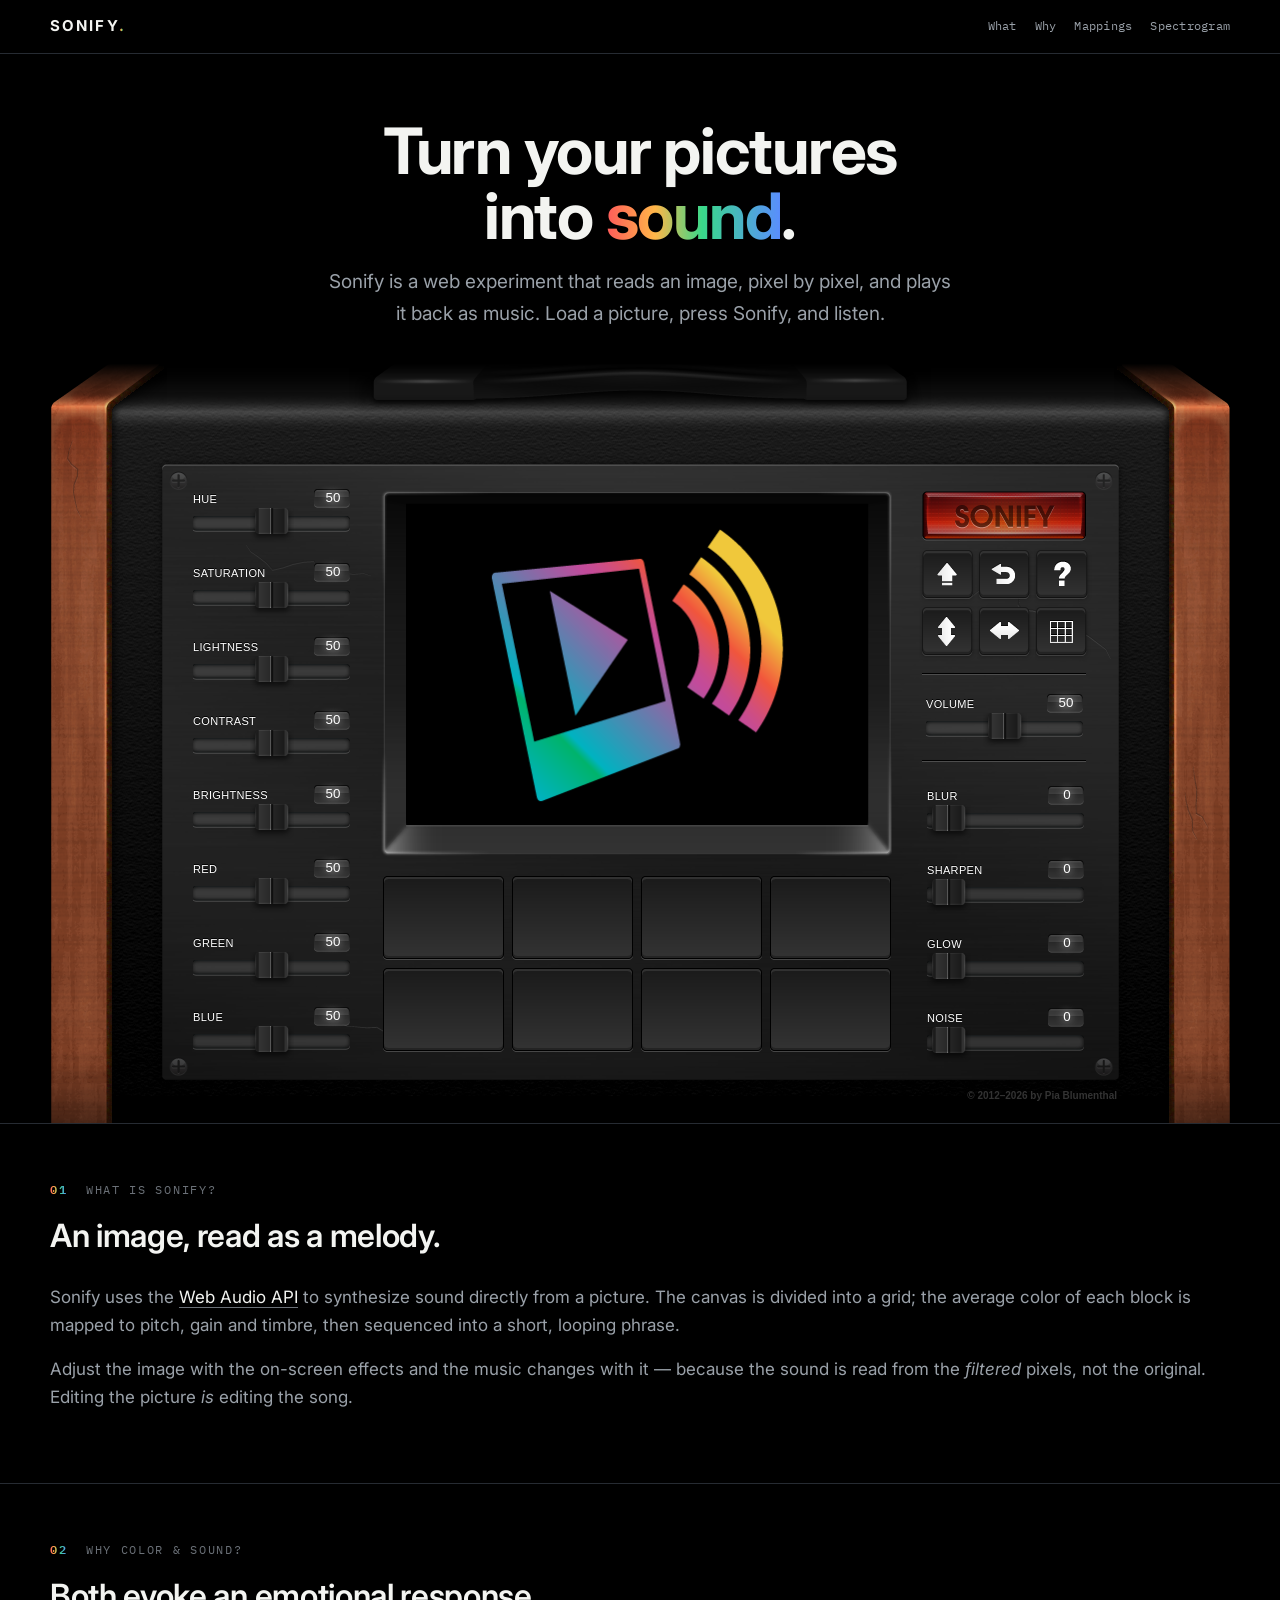
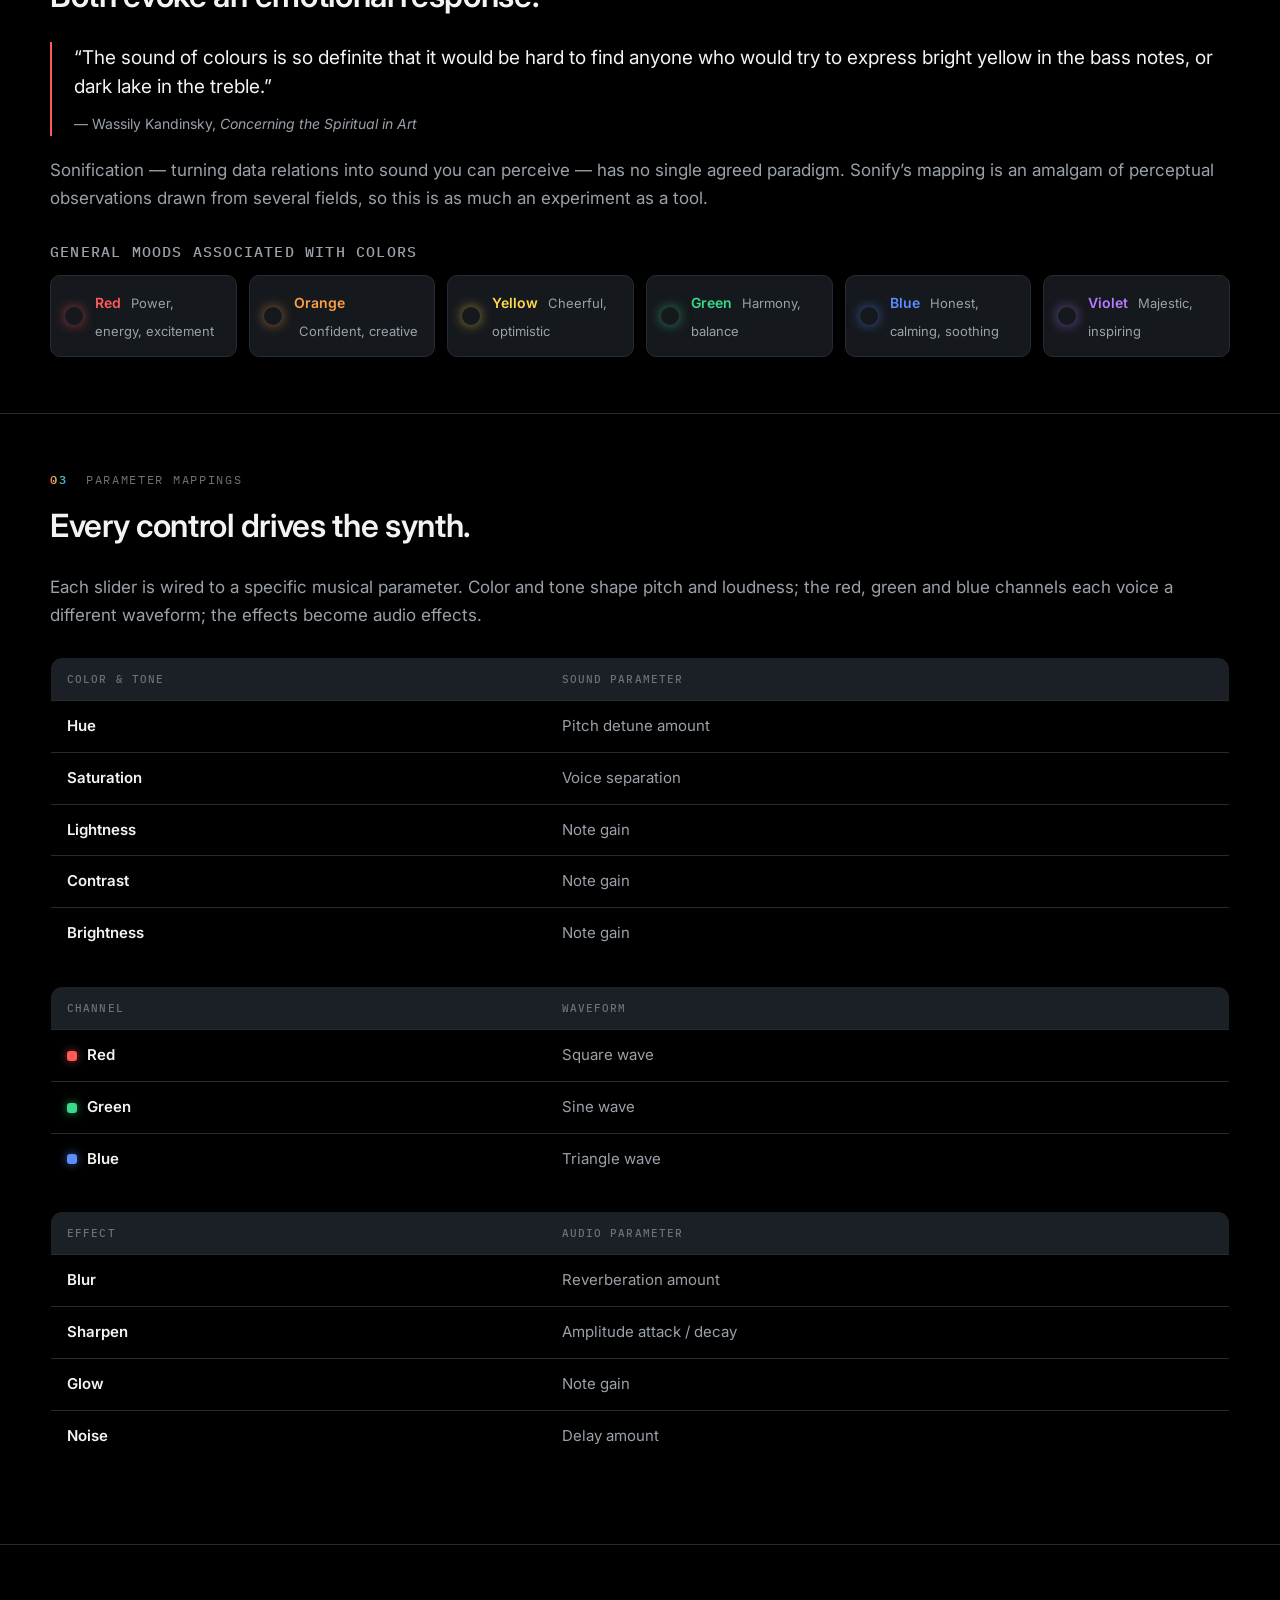
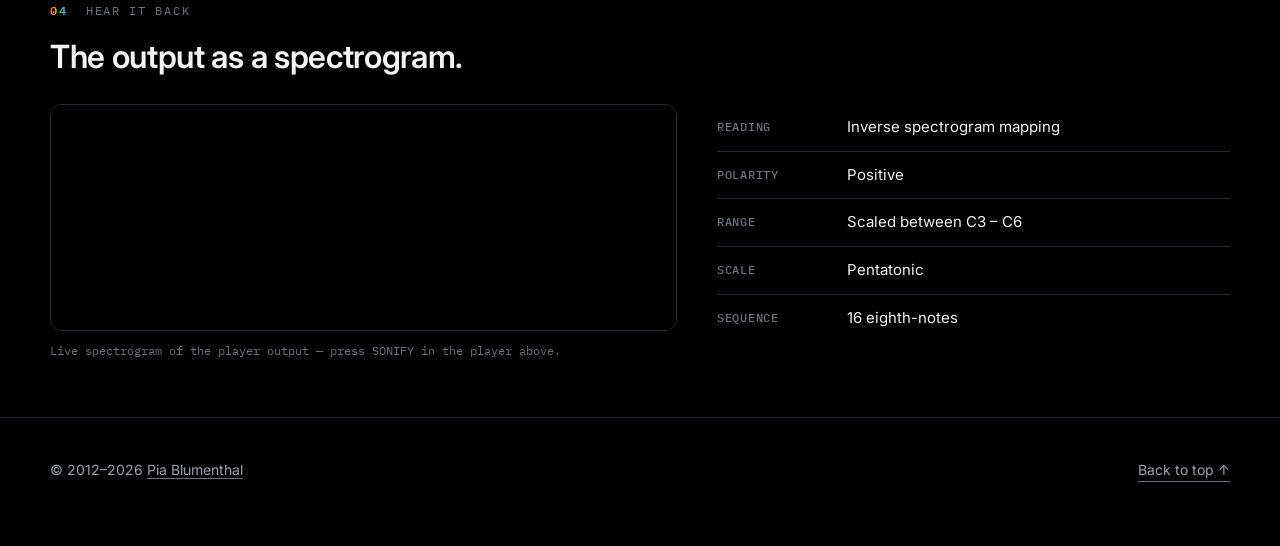
==== commit bc9c66dc: "Refine home: wider layout, merged sections, tour on ?, live spectrogram - Content width and p.lead w" ====
--- a/index.html
+++ b/index.html
@@ -46,7 +46,7 @@
 		a { color: var(--ink); text-decoration: none; border-bottom: 1px solid var(--faint); transition: border-color .15s, color .15s; }
 		a:hover { border-color: var(--ink); }
 
-		.wrap { width: min(100% - 40px, 860px); margin-inline: auto; }
+		.wrap { width: min(100% - 40px, 1180px); margin-inline: auto; }
 
 		/* ---- Header ---- */
 		header.site {
@@ -93,7 +93,7 @@
 		h2 { margin: 0 0 20px; font-size: clamp(24px, 3.4vw, 32px); letter-spacing: -0.01em; font-weight: 600; }
 		h3 { margin: 28px 0 10px; font-size: 15px; font-family: var(--mono); text-transform: uppercase; letter-spacing: .08em; color: var(--muted); font-weight: 500; }
 		p { margin: 0 0 16px; }
-		p.lead { color: var(--muted); max-width: 64ch; }
+		p.lead { color: var(--muted); max-width: none; }
 		.cols { display: grid; grid-template-columns: 1.1fr .9fr; gap: 40px; align-items: start; }
 
 		blockquote {
@@ -125,6 +125,7 @@
 		/* figure / image slots */
 		figure { margin: 0; }
 		figure img { width: 100%; height: auto; display: block; border: 1px solid var(--hairline); border-radius: 12px; background: var(--panel); }
+		figure canvas { width: 100%; height: auto; display: block; border: 1px solid var(--hairline); border-radius: 12px; background: #000; }
 		figcaption { margin-top: 10px; font-family: var(--mono); font-size: 12px; color: var(--faint); }
 		.specs { list-style: none; margin: 0; padding: 0; }
 		.specs li { padding: 11px 0; border-top: 1px solid var(--hairline); display: flex; gap: 12px; font-size: 15px; }
@@ -191,7 +192,7 @@
 		.hero--compact h1 br { display: none; }
 		.hero--compact p { margin: 0 auto; color: var(--muted); font-size: clamp(16px, 2vw, 19px); max-width: 52ch; }
 		.player-band { border-bottom: 1px solid var(--hairline); }
-		.player-viewport { height: 712px; overflow: hidden; display: flex; justify-content: center; background: #000; }
+		.player-viewport { height: 760px; overflow: hidden; display: flex; justify-content: center; background: #000; }
 		.player-frame { width: 1180px; height: 760px; border: 0; display: block; }
 		@media (max-width: 1200px) { .player-viewport { overflow-x: auto; } }
 	</style>
@@ -205,7 +206,7 @@
 				<a href="#what">What</a>
 				<a href="#why">Why</a>
 				<a href="#mappings">Mappings</a>
-				<a href="#scheme">Scheme</a>
+				<a href="#spectrogram">Spectrogram</a>
 			</nav>
 		</div>
 	</header>
@@ -240,6 +241,7 @@
 				&ldquo;The sound of colours is so definite that it would be hard to find anyone who would try to express bright yellow in the bass notes, or dark lake in the treble.&rdquo;
 				<cite>&mdash; Wassily Kandinsky, <i>Concerning the Spiritual in Art</i></cite>
 			</blockquote>
+			<p class="lead">Sonification &mdash; turning data relations into sound you can perceive &mdash; has no single agreed paradigm. Sonify&rsquo;s mapping is an amalgam of perceptual observations drawn from several fields, so this is as much an experiment as a tool.</p>
 			<h3>General moods associated with colors</h3>
 			<div class="moods">
 				<div class="mood" style="color:#ff5a5a"><i></i><div><b>Red</b> &nbsp;<span>Power, energy, excitement</span></div></div>
@@ -252,21 +254,9 @@
 		</div>
 	</section>
 
-	<section id="sonification">
-		<div class="wrap">
-			<p class="label"><b>03</b> Sonification</p>
-			<h2>Data you can hear.</h2>
-			<blockquote>
-				&ldquo;The transformation of data relations into perceived relations in an acoustic signal, for the purposes of facilitating communication or interpretation.&rdquo;
-				<cite>&mdash; Kramer et al., <i>Sonification Report: Status of the Field and Research Agenda</i> (1999)</cite>
-			</blockquote>
-			<p class="lead">Sonify&rsquo;s guiding principles are an amalgam of perceptual observations drawn from several fields. Research has yet to specify a complete paradigm for sonification — so this is as much an experiment as a tool.</p>
-		</div>
-	</section>
-
 	<section id="mappings">
 		<div class="wrap">
-			<p class="label"><b>04</b> Parameter mappings</p>
+			<p class="label"><b>03</b> Parameter mappings</p>
 			<h2>Every control drives the synth.</h2>
 			<p class="lead" style="margin-bottom:28px;">Each slider is wired to a specific musical parameter. Color and tone shape pitch and loudness; the red, green and blue channels each voice a different waveform; the effects become audio effects.</p>
 
@@ -308,14 +298,14 @@
 		</div>
 	</section>
 
-	<section id="scheme">
-		<div class="wrap">
-			<p class="label"><b>05</b> Mapping scheme</p>
-			<h2>How pixels become notes.</h2>
+	<section id="spectrogram">
+		<div class="wrap">
+			<p class="label"><b>04</b> Hear it back</p>
+			<h2>The output as a spectrogram.</h2>
 			<div class="cols">
 				<figure>
-					<img src="images/image_grid.png" width="510" height="364" alt="The image is read as a grid of pitch (vertical) over time (horizontal)">
-					<figcaption>Vertical &rarr; pitch, horizontal &rarr; time.</figcaption>
+					<canvas id="liveSpec" width="1000" height="360"></canvas>
+					<figcaption>Live spectrogram of the player output &mdash; press SONIFY in the player above.</figcaption>
 				</figure>
 				<ul class="specs">
 					<li><b>Reading</b> Inverse spectrogram mapping</li>
@@ -336,13 +326,36 @@
 	</footer>
 
 	<script>
-	// The embedded player's HELP button asks the host to reveal the explainer.
-	window.addEventListener('message', function(e){
-		if(e.data && e.data.type === 'sonify-help'){
-			var t = document.getElementById('what');
-			if(t) t.scrollIntoView({ behavior: 'smooth' });
-		}
-	});
+	// Draw the spectrogram from the embedded player's live output. The player
+	// taps its master bus and postMessages frequency data while it is playing.
+	(function(){
+		var canvas = document.getElementById('liveSpec');
+		if(!canvas) return;
+		var ctx = canvas.getContext('2d');
+		var SW = canvas.width, SH = canvas.height;
+		ctx.fillStyle = '#000'; ctx.fillRect(0, 0, SW, SH);
+		function colormap(m){
+			var t = m/255, r, g, b, u;
+			if(t < 0.25){ u=t/0.25; r=0; g=0; b=Math.round(55+u*165); }
+			else if(t < 0.5){ u=(t-0.25)/0.25; r=0; g=Math.round(u*205); b=Math.round(220-u*185); }
+			else if(t < 0.75){ u=(t-0.5)/0.25; r=Math.round(u*235); g=Math.round(205+u*50); b=0; }
+			else { u=(t-0.75)/0.25; r=255; g=Math.round(255-u*220); b=0; }
+			return 'rgb('+r+','+g+','+b+')';
+		}
+		function draw(data){
+			var bins = Math.floor(data.length * 0.55);
+			ctx.drawImage(canvas, -3, 0);
+			for(var y=0;y<SH;y++){
+				var bin = Math.floor((1 - y/SH) * bins);
+				ctx.fillStyle = colormap(data[bin] || 0);
+				ctx.fillRect(SW-3, y, 3, 1);
+			}
+		}
+		window.addEventListener('message', function(e){
+			if(!e.data || e.data.type !== 'sonify-spectrum' || !e.data.data) return;
+			draw(e.data.data);
+		});
+	})();
 	</script>
 </body>
 </html>
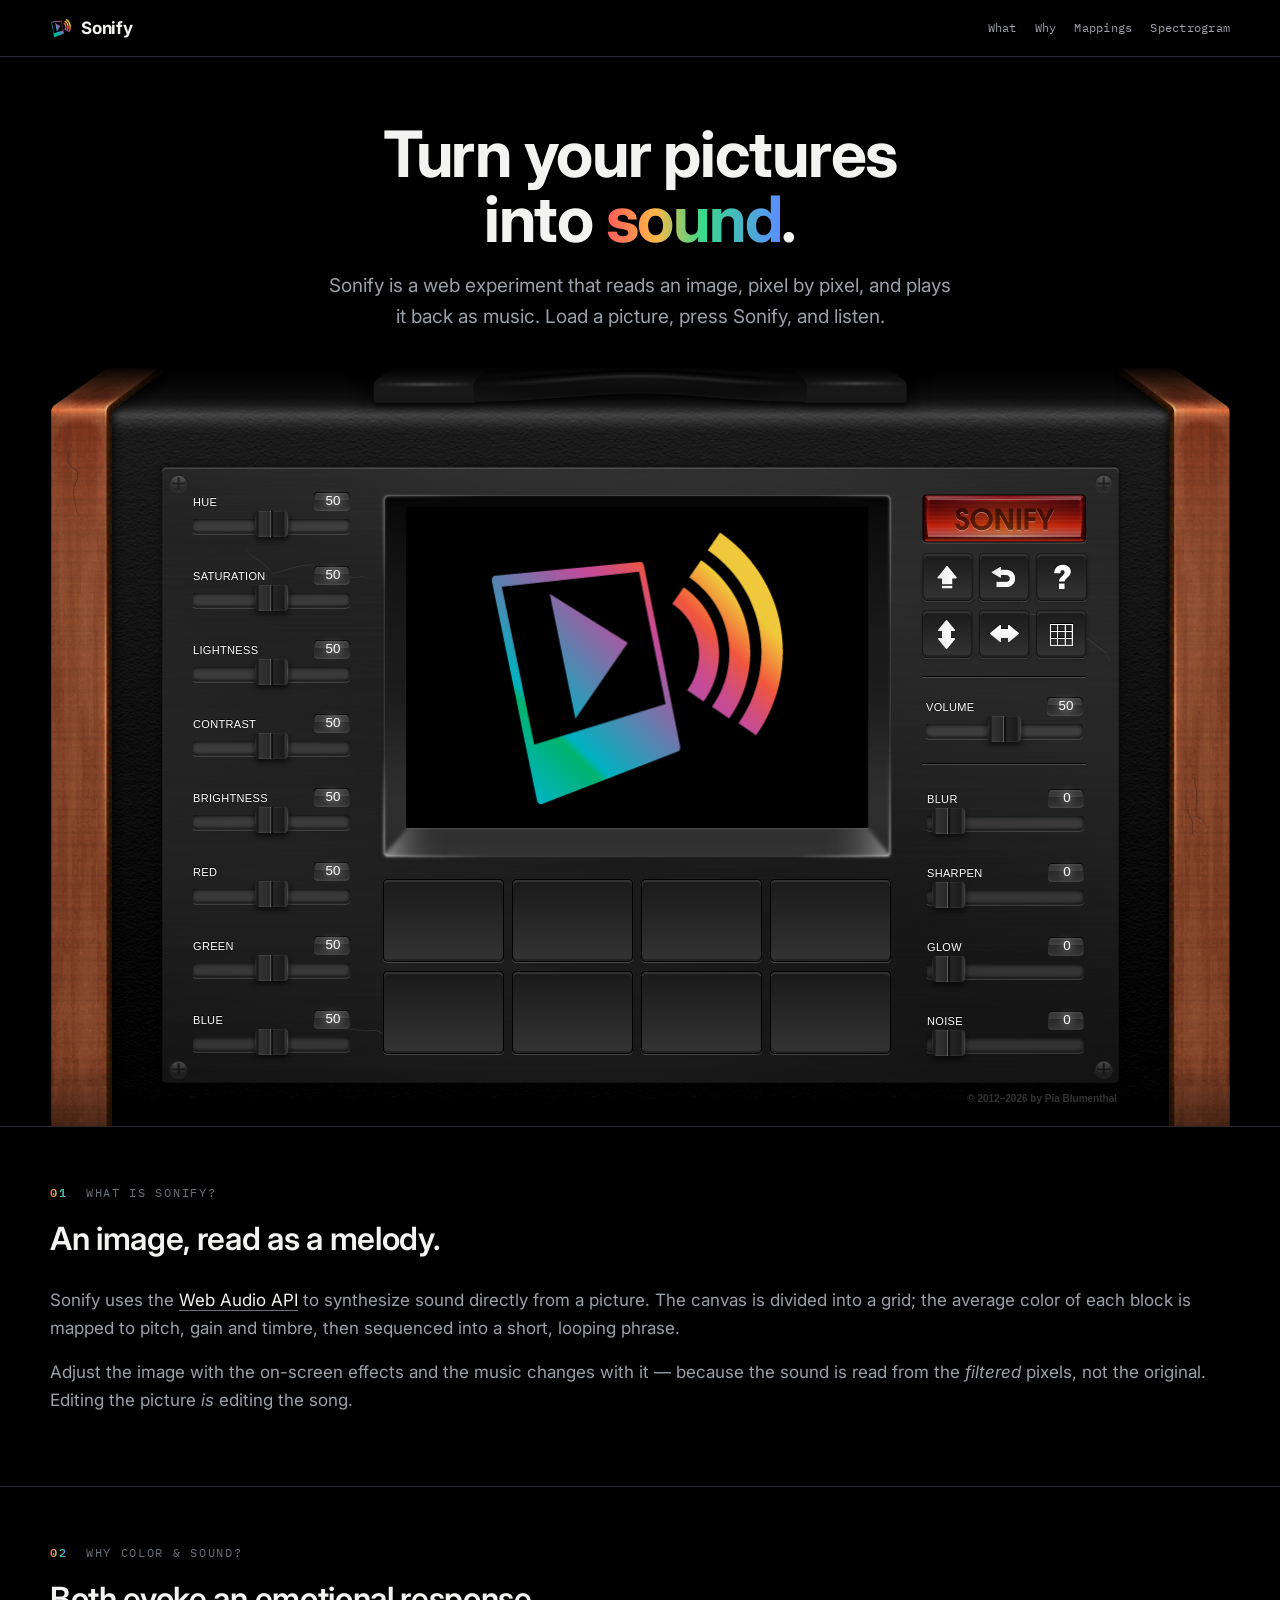
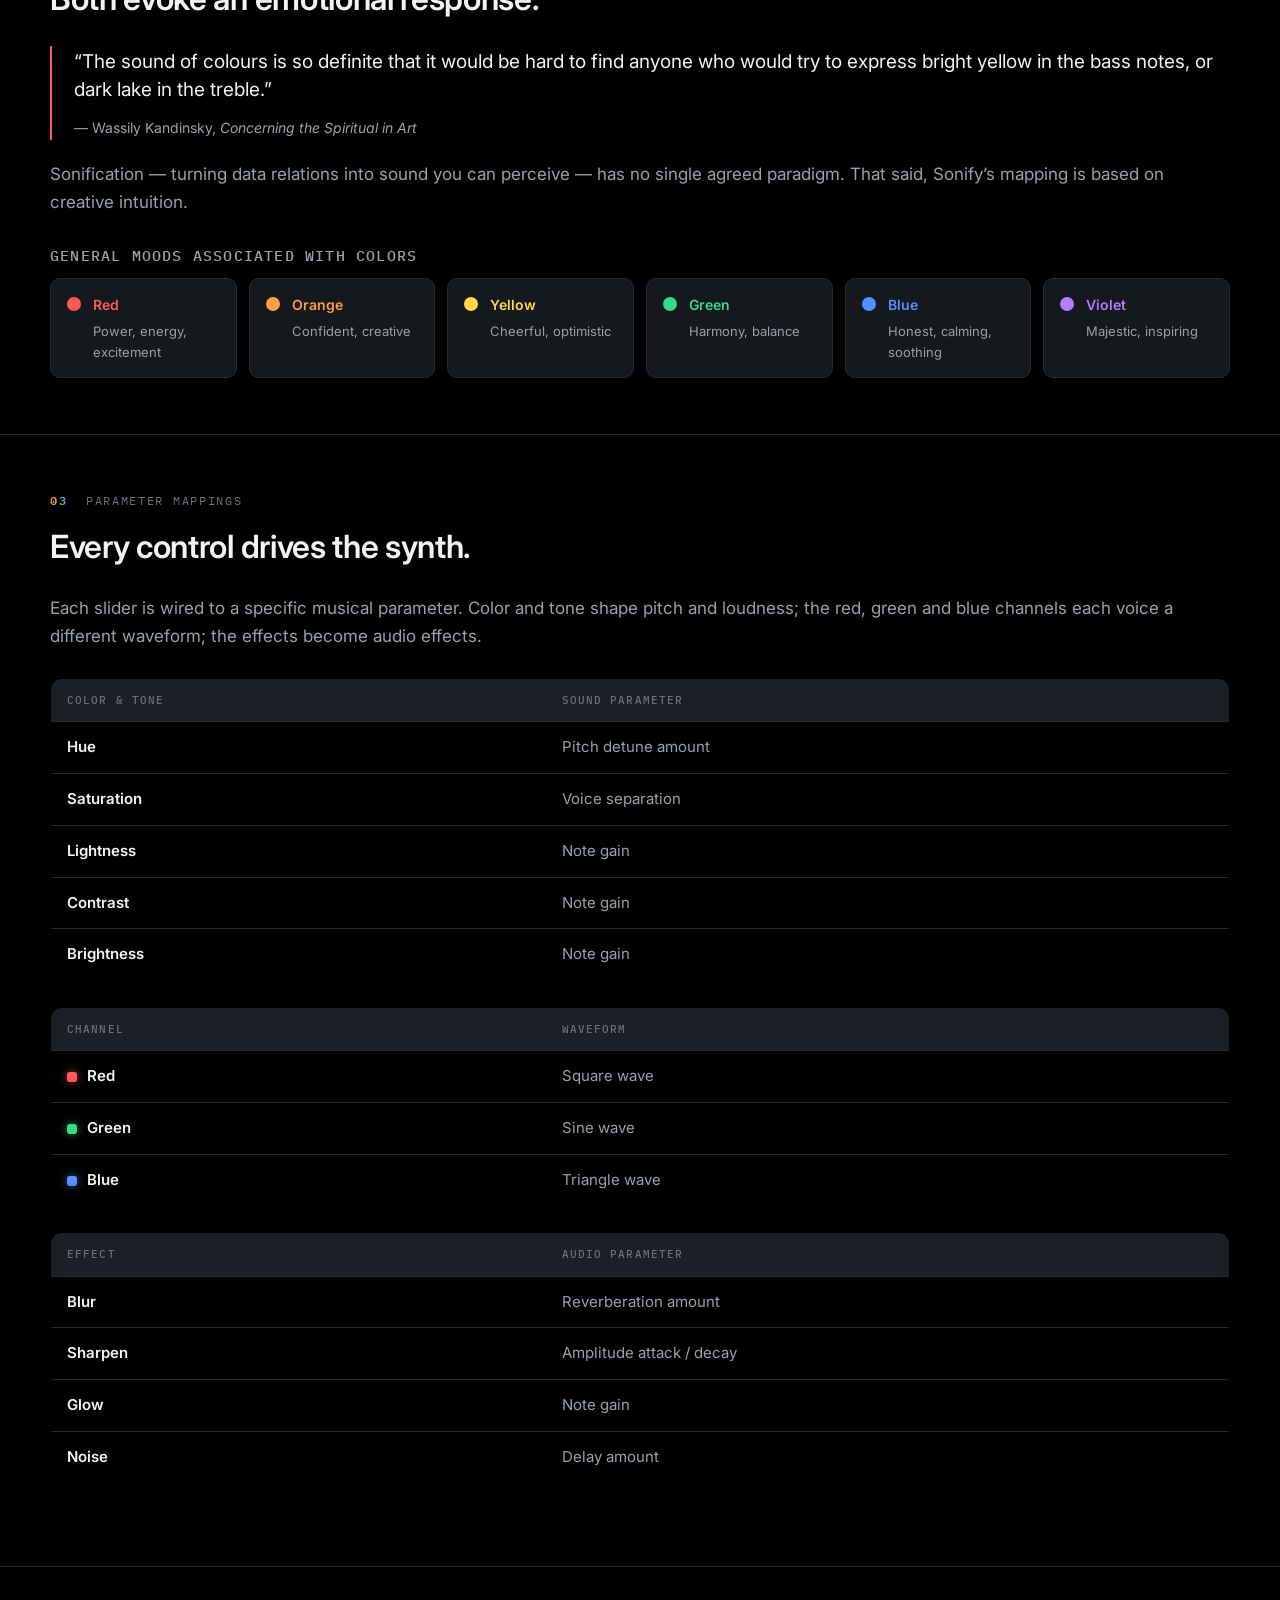
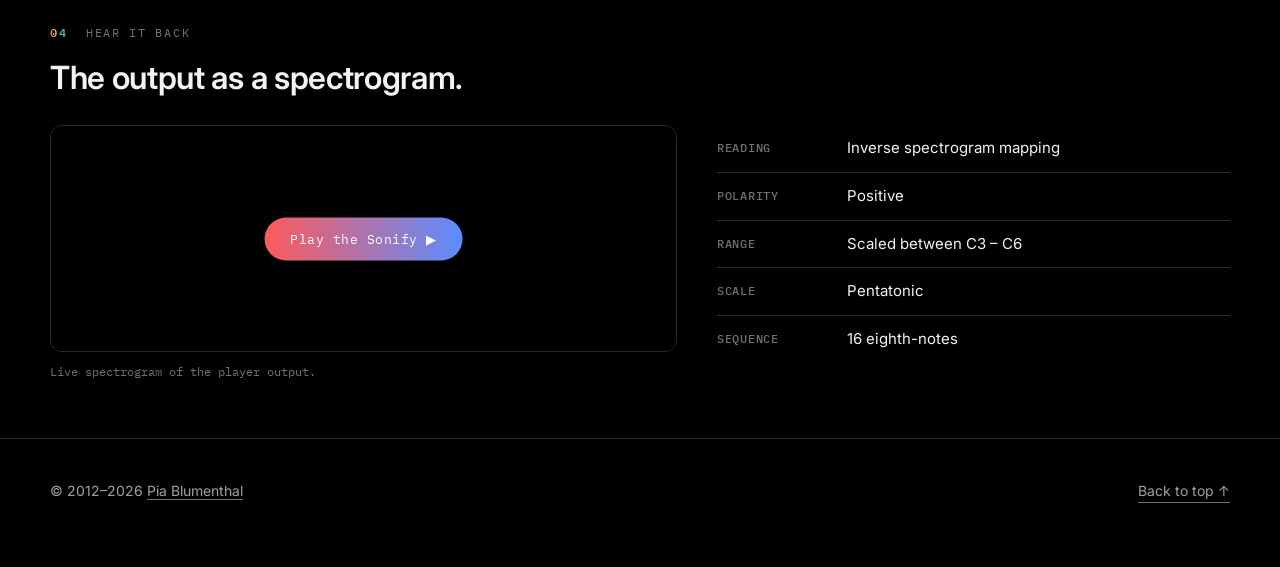
==== commit b6e17d2a: "Home polish: logo wordmark, moods, copy, spectrogram CTA, tour buttons - Top bar: favicon logo besid" ====
--- a/index.html
+++ b/index.html
@@ -59,8 +59,8 @@
 			display: flex; align-items: center; justify-content: space-between;
 			gap: 16px; padding: 14px 0; flex-wrap: wrap;
 		}
-		.wordmark { font-weight: 700; letter-spacing: .14em; font-size: 15px; border: 0; }
-		.wordmark .dot { background: var(--spectrum); -webkit-background-clip: text; background-clip: text; color: transparent; }
+		.wordmark { display: inline-flex; align-items: center; gap: 9px; font-weight: 700; letter-spacing: -0.01em; font-size: 17px; border: 0; }
+		.wordmark-logo { width: 22px; height: 22px; display: block; border-radius: 5px; }
 		nav.jump { display: flex; gap: 18px; flex-wrap: wrap; }
 		nav.jump a { font-family: var(--mono); font-size: 12px; color: var(--muted); border: 0; letter-spacing: .02em; }
 		nav.jump a:hover { color: var(--ink); }
@@ -104,8 +104,9 @@
 
 		/* color moods */
 		.moods { display: grid; grid-template-columns: repeat(auto-fit, minmax(150px, 1fr)); gap: 12px; margin-top: 8px; }
-		.mood { display: flex; align-items: center; gap: 12px; padding: 12px 14px; border: 1px solid var(--hairline); border-radius: 10px; background: var(--panel); }
-		.mood i { width: 18px; height: 18px; border-radius: 50%; flex: 0 0 auto; box-shadow: 0 0 14px -2px currentColor; }
+		.mood { display: flex; align-items: flex-start; gap: 12px; padding: 14px 16px; border: 1px solid var(--hairline); border-radius: 10px; background: var(--panel); }
+		.mood i { width: 14px; height: 14px; border-radius: 50%; flex: 0 0 auto; margin-top: 4px; background: currentColor; }
+		.mood > div { display: flex; flex-direction: column; gap: 4px; }
 		.mood b { font-size: 14px; font-weight: 600; }
 		.mood span { font-size: 13px; color: var(--muted); }
 
@@ -126,6 +127,16 @@
 		figure { margin: 0; }
 		figure img { width: 100%; height: auto; display: block; border: 1px solid var(--hairline); border-radius: 12px; background: var(--panel); }
 		figure canvas { width: 100%; height: auto; display: block; border: 1px solid var(--hairline); border-radius: 12px; background: #000; }
+		.spec-stage { position: relative; }
+		.spec-cta {
+			position: absolute; left: 50%; top: 50%; transform: translate(-50%, -50%);
+			font-family: var(--mono); font-size: 13px; letter-spacing: .04em; color: #fff;
+			background: linear-gradient(90deg, #ff5a5a, #5a8dff); border: 0; border-radius: 999px;
+			padding: 13px 26px; cursor: pointer; box-shadow: 0 10px 34px rgba(0,0,0,.55);
+			transition: transform .15s ease, filter .15s ease;
+		}
+		.spec-cta:hover { filter: brightness(1.08); transform: translate(-50%, -50%) scale(1.03); }
+		.spec-stage.playing .spec-cta { display: none; }
 		figcaption { margin-top: 10px; font-family: var(--mono); font-size: 12px; color: var(--faint); }
 		.specs { list-style: none; margin: 0; padding: 0; }
 		.specs li { padding: 11px 0; border-top: 1px solid var(--hairline); display: flex; gap: 12px; font-size: 15px; }
@@ -201,7 +212,7 @@
 
 	<header class="site">
 		<div class="wrap">
-			<a class="wordmark" href="#top">SONIFY<span class="dot">.</span></a>
+			<a class="wordmark" href="#top"><img class="wordmark-logo" src="favicon-32.png" alt="">Sonify</a>
 			<nav class="jump">
 				<a href="#what">What</a>
 				<a href="#why">Why</a>
@@ -241,15 +252,15 @@
 				&ldquo;The sound of colours is so definite that it would be hard to find anyone who would try to express bright yellow in the bass notes, or dark lake in the treble.&rdquo;
 				<cite>&mdash; Wassily Kandinsky, <i>Concerning the Spiritual in Art</i></cite>
 			</blockquote>
-			<p class="lead">Sonification &mdash; turning data relations into sound you can perceive &mdash; has no single agreed paradigm. Sonify&rsquo;s mapping is an amalgam of perceptual observations drawn from several fields, so this is as much an experiment as a tool.</p>
+			<p class="lead">Sonification &mdash; turning data relations into sound you can perceive &mdash; has no single agreed paradigm. That said, Sonify&rsquo;s mapping is based on creative intuition.</p>
 			<h3>General moods associated with colors</h3>
 			<div class="moods">
-				<div class="mood" style="color:#ff5a5a"><i></i><div><b>Red</b> &nbsp;<span>Power, energy, excitement</span></div></div>
-				<div class="mood" style="color:#ff9f45"><i></i><div><b>Orange</b> &nbsp;<span>Confident, creative</span></div></div>
-				<div class="mood" style="color:#ffd84d"><i></i><div><b>Yellow</b> &nbsp;<span>Cheerful, optimistic</span></div></div>
-				<div class="mood" style="color:#39d98a"><i></i><div><b>Green</b> &nbsp;<span>Harmony, balance</span></div></div>
-				<div class="mood" style="color:#5a8dff"><i></i><div><b>Blue</b> &nbsp;<span>Honest, calming, soothing</span></div></div>
-				<div class="mood" style="color:#b57bff"><i></i><div><b>Violet</b> &nbsp;<span>Majestic, inspiring</span></div></div>
+				<div class="mood" style="color:#ff5a5a"><i></i><div><b>Red</b><span>Power, energy, excitement</span></div></div>
+				<div class="mood" style="color:#ff9f45"><i></i><div><b>Orange</b><span>Confident, creative</span></div></div>
+				<div class="mood" style="color:#ffd84d"><i></i><div><b>Yellow</b><span>Cheerful, optimistic</span></div></div>
+				<div class="mood" style="color:#39d98a"><i></i><div><b>Green</b><span>Harmony, balance</span></div></div>
+				<div class="mood" style="color:#5a8dff"><i></i><div><b>Blue</b><span>Honest, calming, soothing</span></div></div>
+				<div class="mood" style="color:#b57bff"><i></i><div><b>Violet</b><span>Majestic, inspiring</span></div></div>
 			</div>
 		</div>
 	</section>
@@ -304,8 +315,11 @@
 			<h2>The output as a spectrogram.</h2>
 			<div class="cols">
 				<figure>
-					<canvas id="liveSpec" width="1000" height="360"></canvas>
-					<figcaption>Live spectrogram of the player output &mdash; press SONIFY in the player above.</figcaption>
+					<div class="spec-stage" id="specStage">
+						<canvas id="liveSpec" width="1000" height="360"></canvas>
+						<button type="button" class="spec-cta" id="specPlay">Play the Sonify&nbsp;&#9654;</button>
+					</div>
+					<figcaption>Live spectrogram of the player output.</figcaption>
 				</figure>
 				<ul class="specs">
 					<li><b>Reading</b> Inverse spectrogram mapping</li>
@@ -351,10 +365,22 @@
 				ctx.fillRect(SW-3, y, 3, 1);
 			}
 		}
+		var stage = document.getElementById('specStage');
 		window.addEventListener('message', function(e){
 			if(!e.data || e.data.type !== 'sonify-spectrum' || !e.data.data) return;
+			if(stage) stage.classList.add('playing');   // hide the CTA once sound is flowing
 			draw(e.data.data);
 		});
+
+		// CTA over the spectrogram starts the player (same-origin, synchronous
+		// within this click so the audio context may resume).
+		var playBtn = document.getElementById('specPlay');
+		var frame = document.querySelector('.player-frame');
+		if(playBtn && frame) {
+			playBtn.addEventListener('click', function(){
+				try { if(frame.contentWindow.sonifyPlay) frame.contentWindow.sonifyPlay(); } catch(err) {}
+			});
+		}
 	})();
 	</script>
 </body>
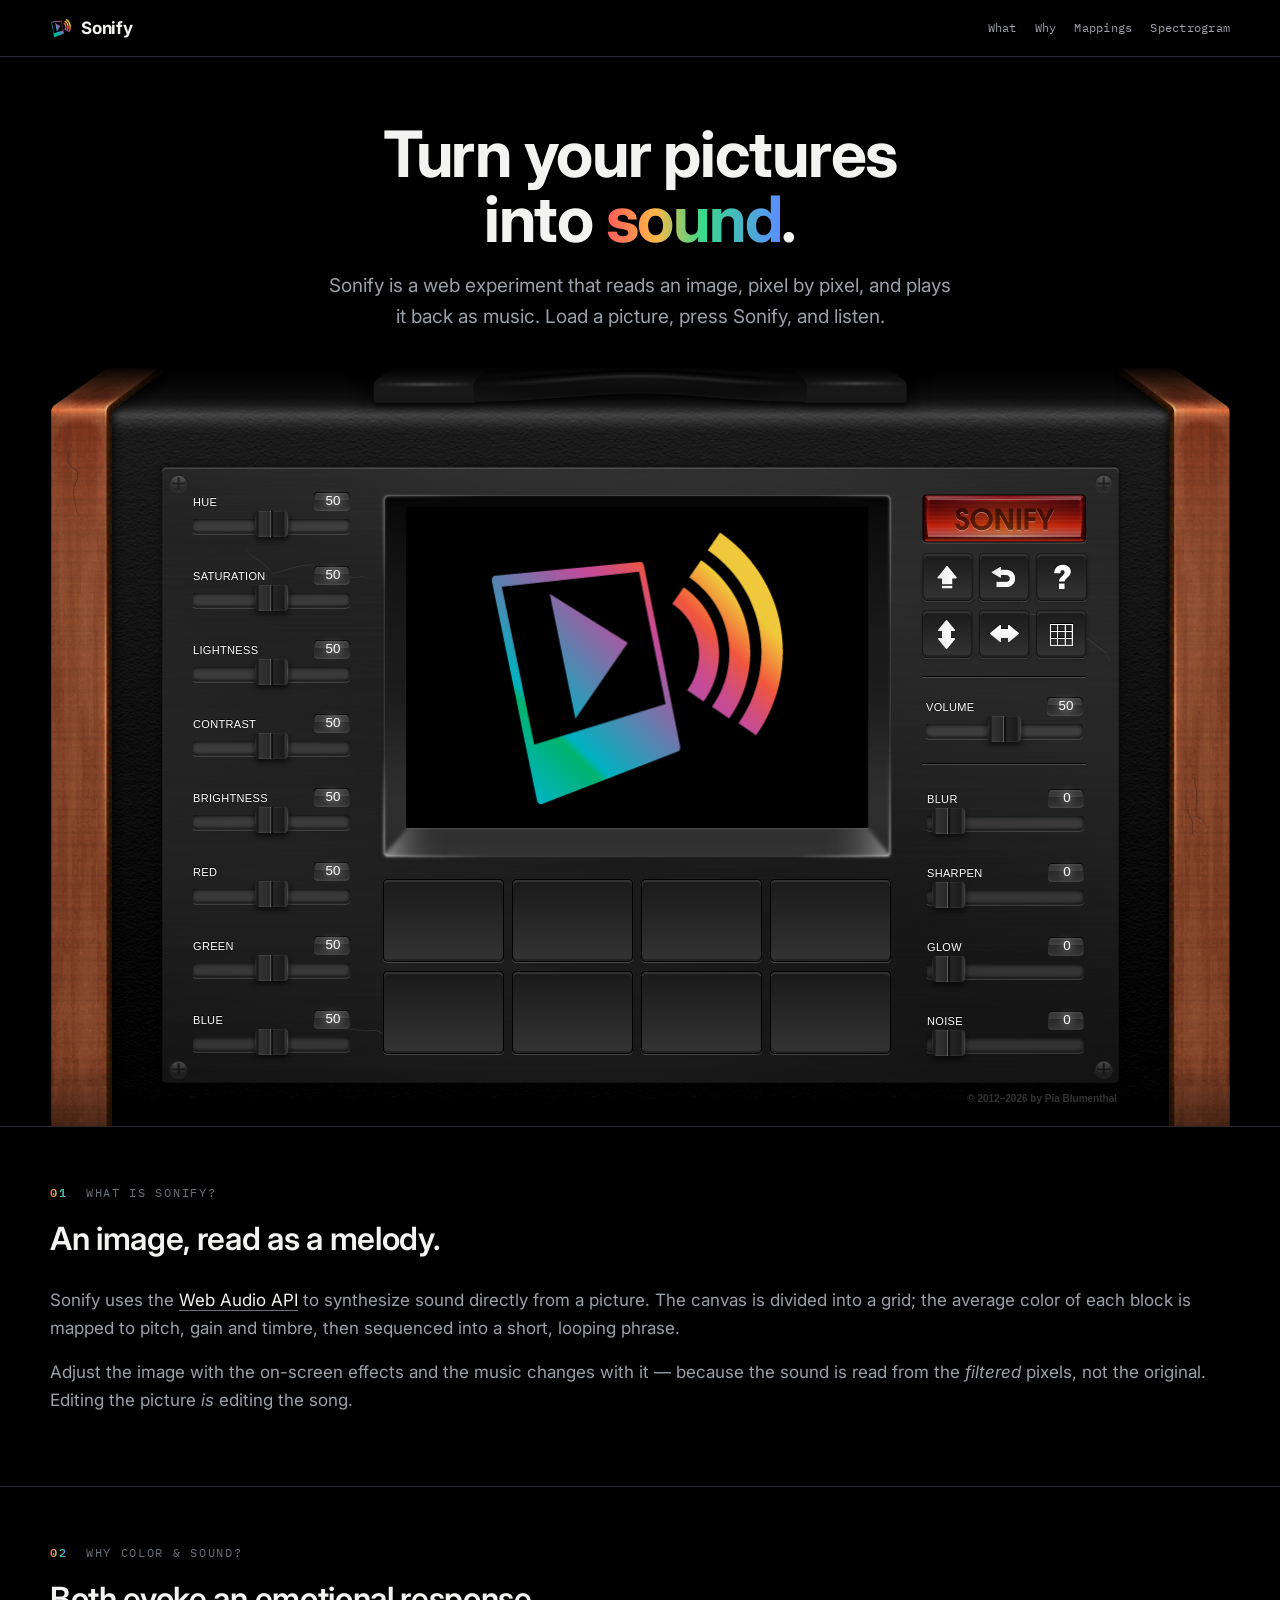
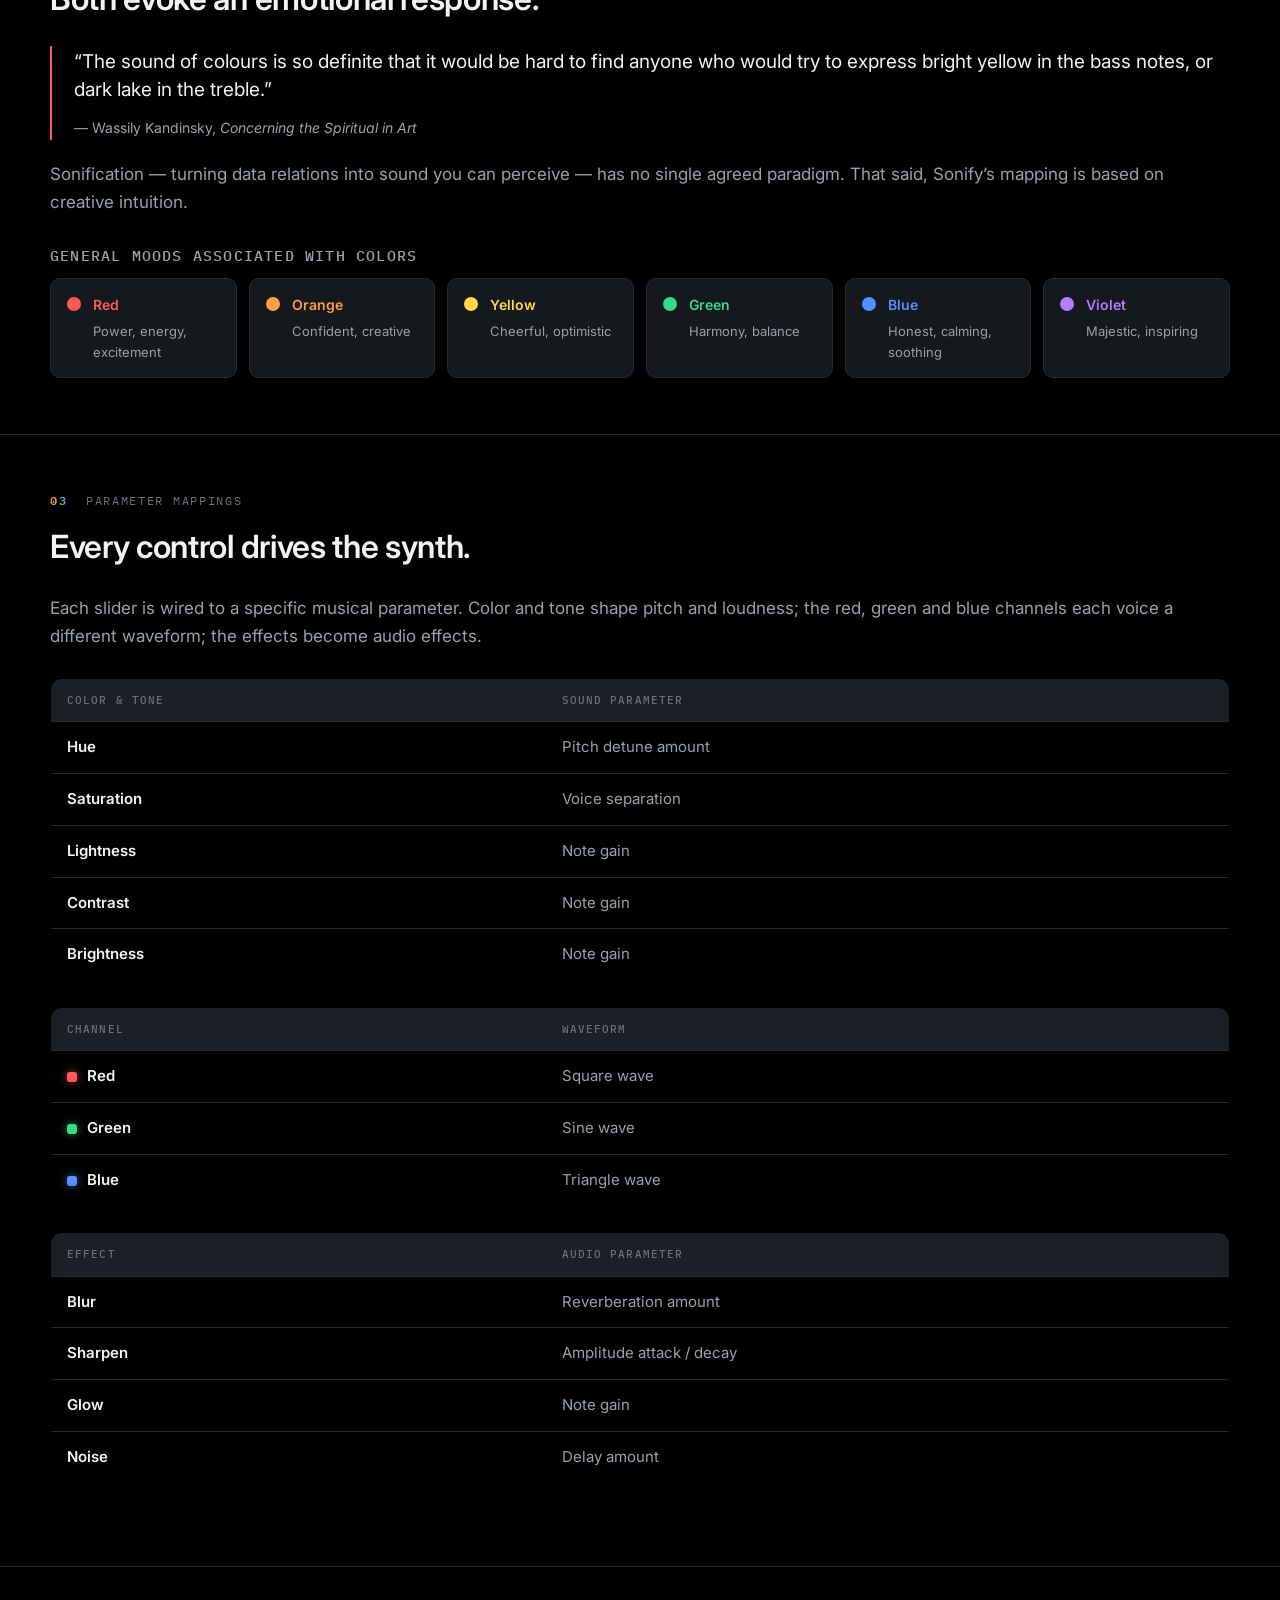
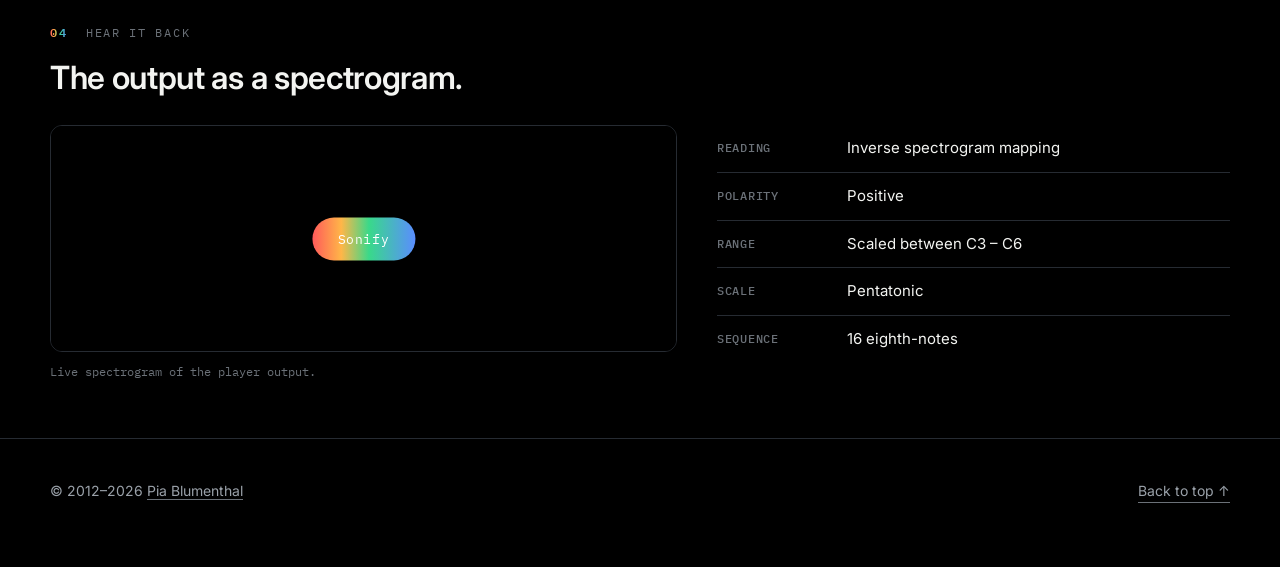
==== commit 86348369: "Spectrogram CTA: label 'Sonify', use the hero spectrum gradient Co-Authored-By: Claude Opus 4.8 <nor" ====
--- a/index.html
+++ b/index.html
@@ -131,7 +131,7 @@
 		.spec-cta {
 			position: absolute; left: 50%; top: 50%; transform: translate(-50%, -50%);
 			font-family: var(--mono); font-size: 13px; letter-spacing: .04em; color: #fff;
-			background: linear-gradient(90deg, #ff5a5a, #5a8dff); border: 0; border-radius: 999px;
+			background: var(--spectrum); border: 0; border-radius: 999px;
 			padding: 13px 26px; cursor: pointer; box-shadow: 0 10px 34px rgba(0,0,0,.55);
 			transition: transform .15s ease, filter .15s ease;
 		}
@@ -203,9 +203,15 @@
 		.hero--compact h1 br { display: none; }
 		.hero--compact p { margin: 0 auto; color: var(--muted); font-size: clamp(16px, 2vw, 19px); max-width: 52ch; }
 		.player-band { border-bottom: 1px solid var(--hairline); }
-		.player-viewport { height: 760px; overflow: hidden; display: flex; justify-content: center; background: #000; }
-		.player-frame { width: 1180px; height: 760px; border: 0; display: block; }
-		@media (max-width: 1200px) { .player-viewport { overflow-x: auto; } }
+		/* Scale the whole (fixed-width, retro) player down to fit the screen,
+		   preserving its aspect. Sizing is driven by JS (fitPlayer). */
+		.player-viewport {
+			height: 760px; overflow: hidden; display: flex; justify-content: center; background: #000;
+		}
+		.player-frame {
+			width: 1180px; height: 760px; border: 0; display: block; flex: 0 0 1180px;
+			transform-origin: top center;
+		}
 	</style>
 </head>
 <body>
@@ -317,7 +323,7 @@
 				<figure>
 					<div class="spec-stage" id="specStage">
 						<canvas id="liveSpec" width="1000" height="360"></canvas>
-						<button type="button" class="spec-cta" id="specPlay">Play the Sonify&nbsp;&#9654;</button>
+						<button type="button" class="spec-cta" id="specPlay">Sonify</button>
 					</div>
 					<figcaption>Live spectrogram of the player output.</figcaption>
 				</figure>
@@ -381,6 +387,18 @@
 				try { if(frame.contentWindow.sonifyPlay) frame.contentWindow.sonifyPlay(); } catch(err) {}
 			});
 		}
+
+		// Scale the fixed-width retro player down to fit the viewport width,
+		// collapsing the viewport height to match so there is no empty space.
+		var viewport = document.querySelector('.player-viewport');
+		function fitPlayer(){
+			if(!frame || !viewport) return;
+			var scale = Math.min(1, viewport.clientWidth / 1180);
+			frame.style.transform = 'scale(' + scale + ')';
+			viewport.style.height = Math.round(760 * scale) + 'px';
+		}
+		fitPlayer();
+		window.addEventListener('resize', fitPlayer);
 	})();
 	</script>
 </body>
